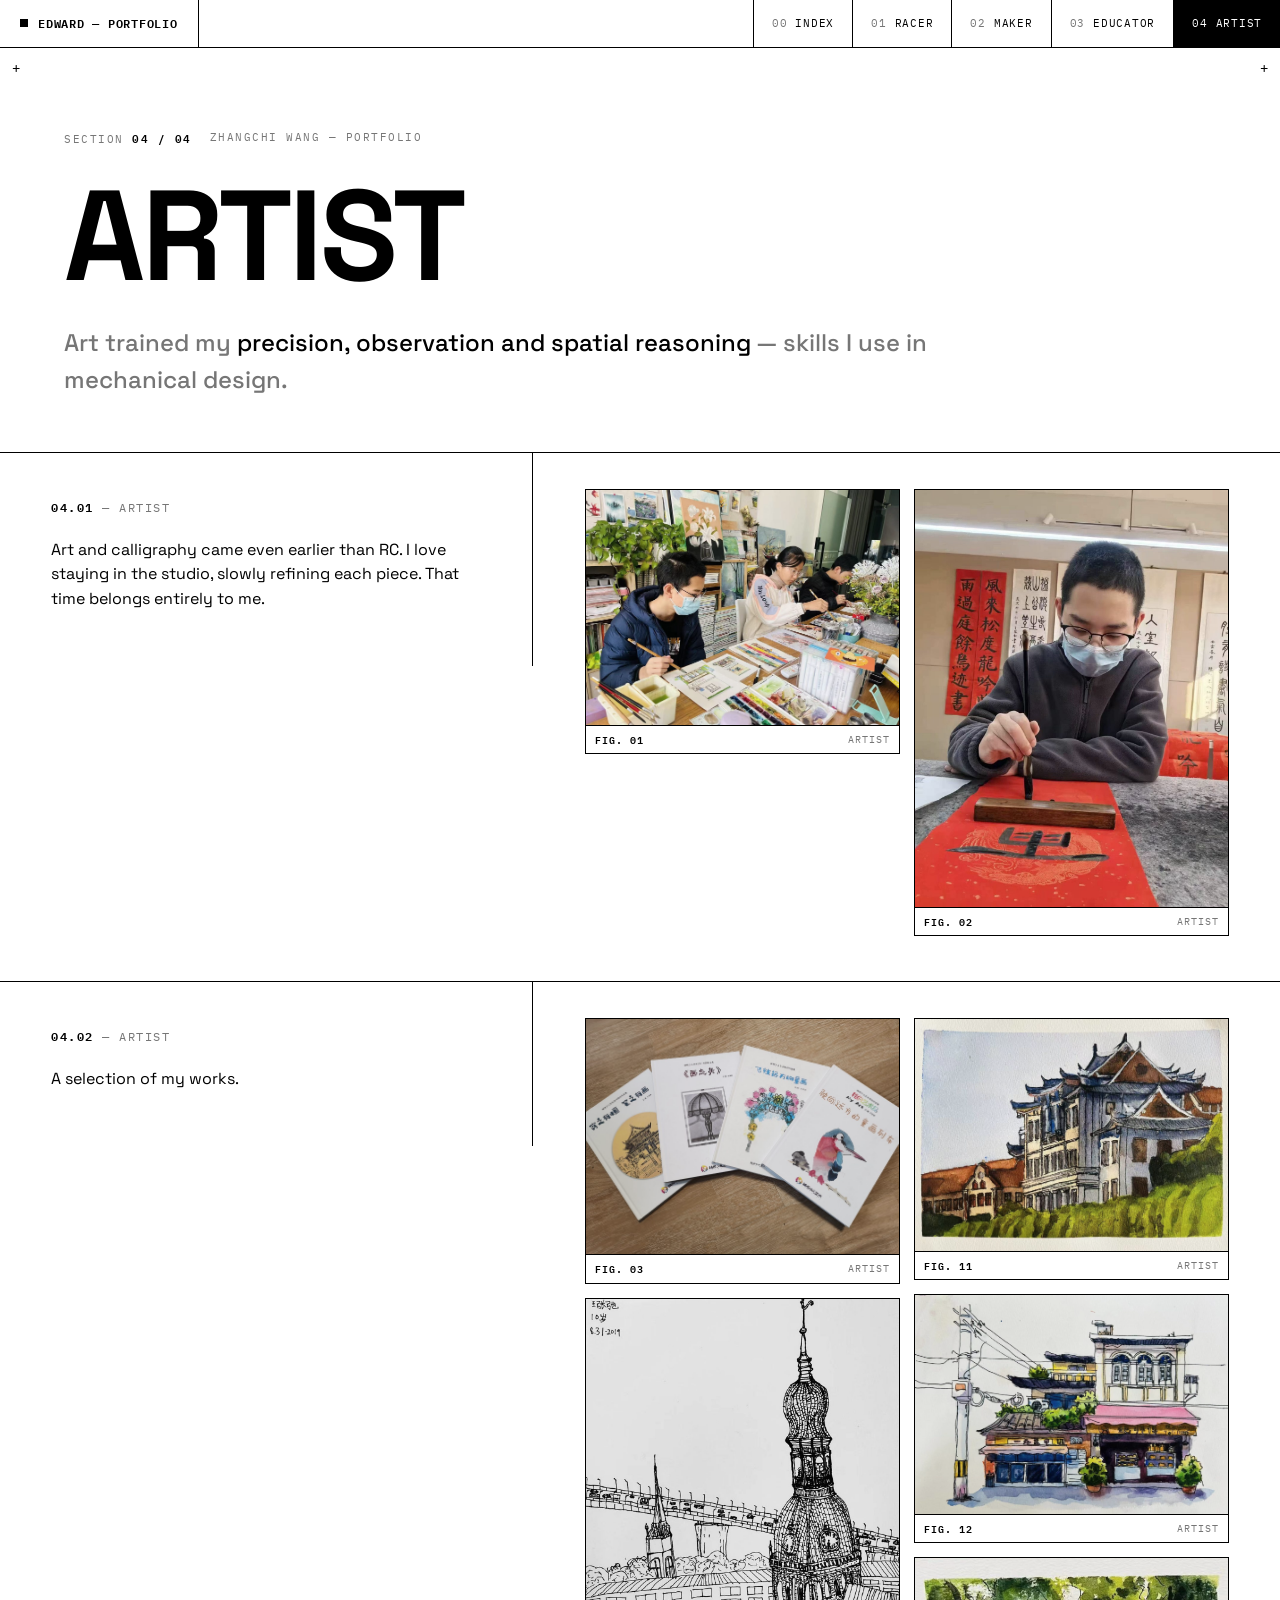
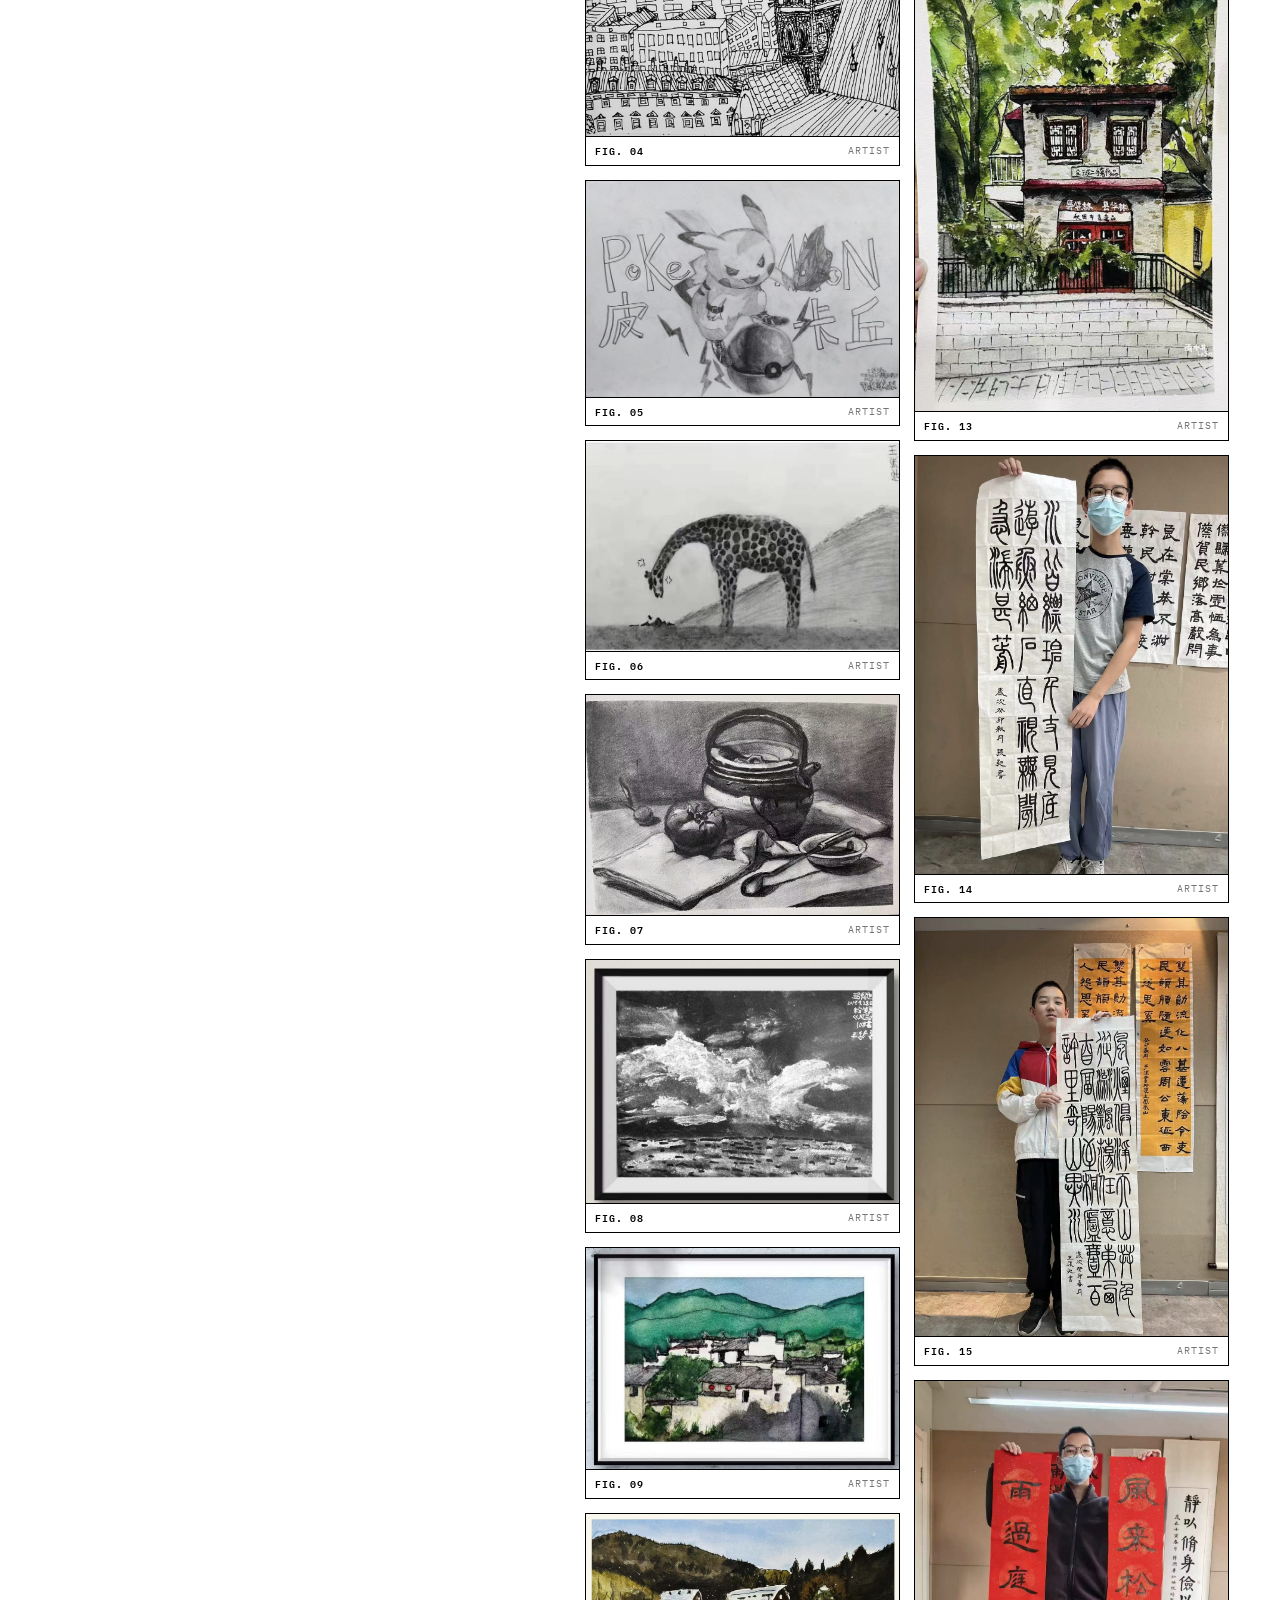
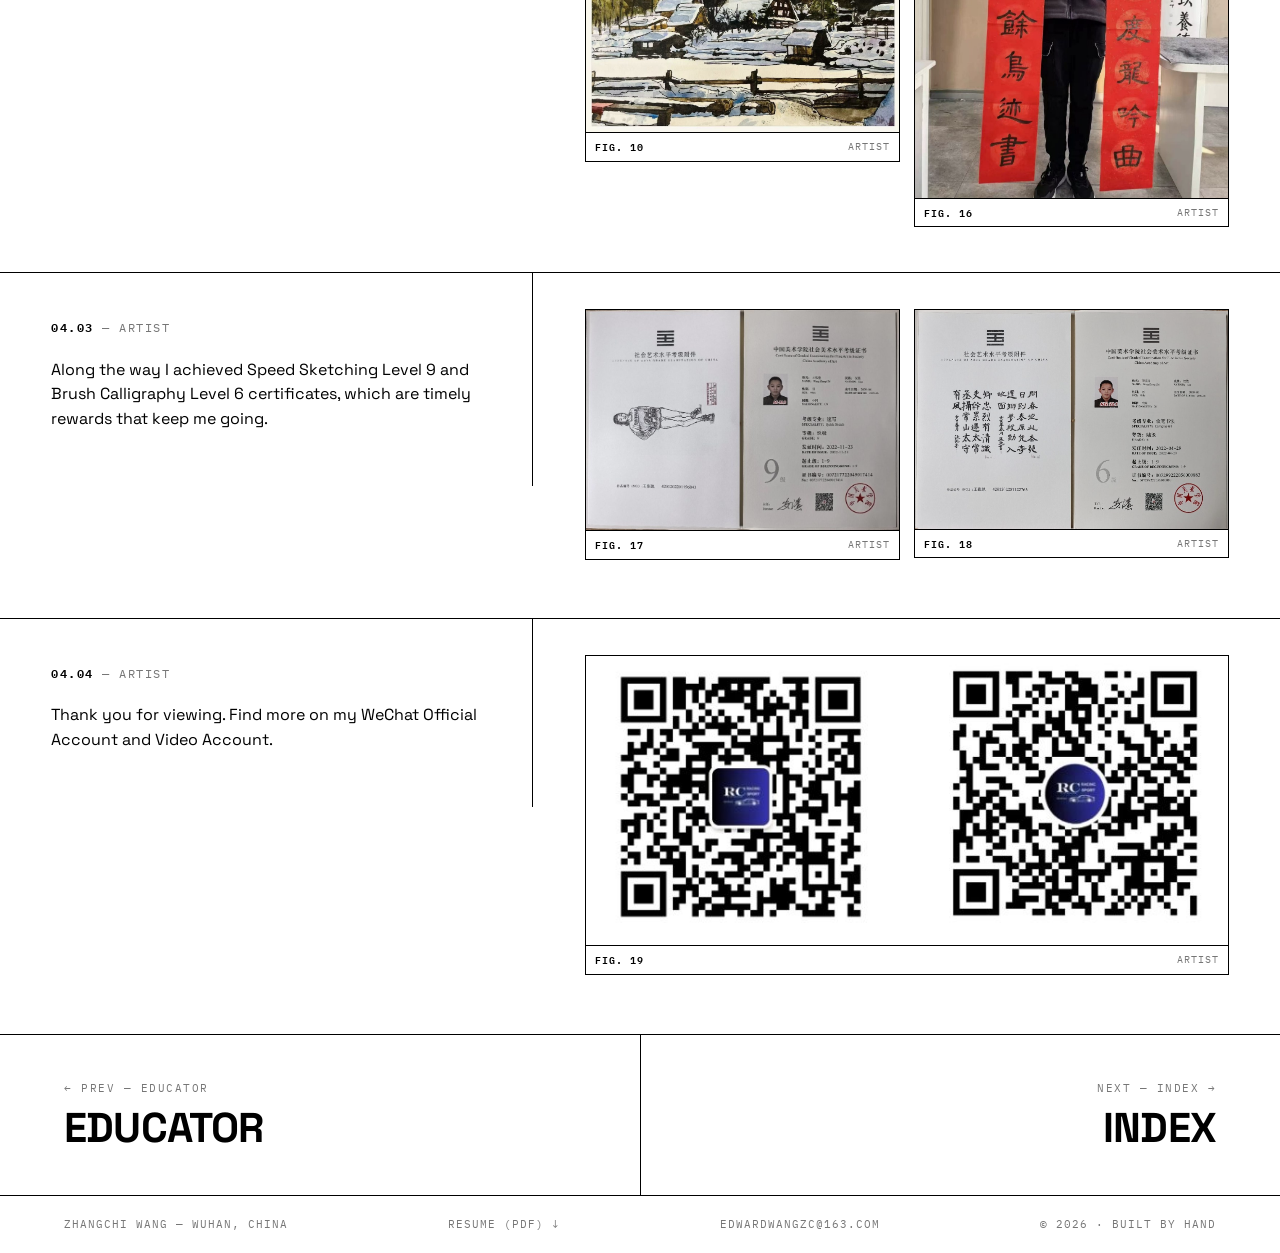
==== artist.html @ 52e52145 "Update artist.html" ====
<!DOCTYPE html>
<html lang="en">
<head>
<meta charset="UTF-8">
<meta name="viewport" content="width=device-width, initial-scale=1.0">
<title>Artist — Portfolio — Zhangchi Wang</title>
<meta name="description" content="Artist — portfolio of Zhangchi Wang (Edward Wang), RC racer, maker, STEM educator and artist applying to study mechanical engineering.">
<meta property="og:type" content="website">
<meta property="og:title" content="Artist — Portfolio — Zhangchi Wang">
<meta property="og:description" content="Artist — portfolio of Zhangchi Wang (Edward Wang), RC racer, maker, STEM educator and artist applying to study mechanical engineering.">
<meta property="og:image" content="https://zhangchiwangwang.github.io/assets/about/image1.jpg">
<meta property="og:url" content="https://zhangchiwangwang.github.io/">
<meta name="twitter:card" content="summary_large_image">
<meta name="twitter:title" content="Artist — Portfolio — Zhangchi Wang">
<meta name="twitter:description" content="Artist — portfolio of Zhangchi Wang (Edward Wang), RC racer, maker, STEM educator and artist applying to study mechanical engineering.">
<meta name="twitter:image" content="https://zhangchiwangwang.github.io/assets/about/image1.jpg">
<link rel="preconnect" href="https://fonts.googleapis.com">
<link rel="preconnect" href="https://fonts.gstatic.com" crossorigin>
<link href="https://fonts.googleapis.com/css2?family=IBM+Plex+Mono:wght@400;500;600&family=Space+Grotesk:wght@400;500;700&display=swap" rel="stylesheet">
<link rel="stylesheet" href="assets/style.css">
<link rel="icon" href="data:image/svg+xml,<svg xmlns='http://www.w3.org/2000/svg' viewBox='0 0 16 16'><rect width='16' height='16' fill='black'/></svg>">
</head>
<body>
<div class="shell">
<header class="site-head">
  <a class="brand" href="index.html"><span class="dot"></span>Edward — Portfolio</a>
  <nav class="site-nav"><a href="index.html" class=""><span class="n">00</span>Index</a><a href="racer.html" class=""><span class="n">01</span>Racer</a><a href="maker.html" class=""><span class="n">02</span>Maker</a><a href="educator.html" class=""><span class="n">03</span>Educator</a><a href="artist.html" class="active"><span class="n">04</span>Artist</a></nav>
</header>
<section class="page-head">
  <div class="kicker"><span>Section <b>04 / 04</b></span><span>Zhangchi Wang — Portfolio</span></div>
  <h1>Artist</h1>
  <p class="quote">Art trained my <b>precision, observation and spatial reasoning</b> — skills I use in mechanical design.</p>
</section>
<section class="entry reveal">
  <div class="entry-text">
    <span class="no"><b>04.01</b> — Artist</span>
    <p>Art and calligraphy came even earlier than RC. I love staying in the studio, slowly refining each piece. That time belongs entirely to me.</p>
  </div>
  <div class="entry-imgs"><figure class="fig">
  <img src="assets/artist/image1.jpg" alt="Artist — figure 01" loading="lazy">
  <figcaption><b>FIG. 01</b><span>Artist</span></figcaption>
</figure>
<figure class="fig">
  <img src="assets/artist/image2.jpg" alt="Artist — figure 02" loading="lazy">
  <figcaption><b>FIG. 02</b><span>Artist</span></figcaption>
</figure></div>
</section>
<section class="entry reveal">
  <div class="entry-text">
    <span class="no"><b>04.02</b> — Artist</span>
    <p>A selection of my works.</p>
  </div>
  <div class="entry-imgs"><figure class="fig">
  <img src="assets/artist/image3.jpg" alt="Artist — figure 03" loading="lazy">
  <figcaption><b>FIG. 03</b><span>Artist</span></figcaption>
</figure>
<figure class="fig">
  <img src="assets/artist/image4.jpg" alt="Artist — figure 04" loading="lazy">
  <figcaption><b>FIG. 04</b><span>Artist</span></figcaption>
</figure>
<figure class="fig">
  <img src="assets/artist/image5.jpg" alt="Artist — figure 05" loading="lazy">
  <figcaption><b>FIG. 05</b><span>Artist</span></figcaption>
</figure>
<figure class="fig">
  <img src="assets/artist/image6.jpg" alt="Artist — figure 06" loading="lazy">
  <figcaption><b>FIG. 06</b><span>Artist</span></figcaption>
</figure>
<figure class="fig">
  <img src="assets/artist/image7.jpg" alt="Artist — figure 07" loading="lazy">
  <figcaption><b>FIG. 07</b><span>Artist</span></figcaption>
</figure>
<figure class="fig">
  <img src="assets/artist/image8.jpg" alt="Artist — figure 08" loading="lazy">
  <figcaption><b>FIG. 08</b><span>Artist</span></figcaption>
</figure>
<figure class="fig">
  <img src="assets/artist/image9.jpg" alt="Artist — figure 09" loading="lazy">
  <figcaption><b>FIG. 09</b><span>Artist</span></figcaption>
</figure>
<figure class="fig">
  <img src="assets/artist/image10.jpg" alt="Artist — figure 10" loading="lazy">
  <figcaption><b>FIG. 10</b><span>Artist</span></figcaption>
</figure>
<figure class="fig">
  <img src="assets/artist/image11.jpg" alt="Artist — figure 11" loading="lazy">
  <figcaption><b>FIG. 11</b><span>Artist</span></figcaption>
</figure>
<figure class="fig">
  <img src="assets/artist/image12.jpg" alt="Artist — figure 12" loading="lazy">
  <figcaption><b>FIG. 12</b><span>Artist</span></figcaption>
</figure>
<figure class="fig">
  <img src="assets/artist/image13.jpg" alt="Artist — figure 13" loading="lazy">
  <figcaption><b>FIG. 13</b><span>Artist</span></figcaption>
</figure>
<figure class="fig">
  <img src="assets/artist/image14.jpg" alt="Artist — figure 14" loading="lazy">
  <figcaption><b>FIG. 14</b><span>Artist</span></figcaption>
</figure>
<figure class="fig">
  <img src="assets/artist/image15.jpg" alt="Artist — figure 15" loading="lazy">
  <figcaption><b>FIG. 15</b><span>Artist</span></figcaption>
</figure>
<figure class="fig">
  <img src="assets/artist/image16.jpg" alt="Artist — figure 16" loading="lazy">
  <figcaption><b>FIG. 16</b><span>Artist</span></figcaption>
</figure></div>
</section>
<section class="entry reveal">
  <div class="entry-text">
    <span class="no"><b>04.03</b> — Artist</span>
    <p>Along the way I achieved Speed Sketching Level 9 and Brush Calligraphy Level 6 certificates, which are timely rewards that keep me going.</p>
  </div>
  <div class="entry-imgs"><figure class="fig">
  <img src="assets/artist/image17.jpg" alt="Artist — figure 17" loading="lazy">
  <figcaption><b>FIG. 17</b><span>Artist</span></figcaption>
</figure>
<figure class="fig">
  <img src="assets/artist/image18.jpg" alt="Artist — figure 18" loading="lazy">
  <figcaption><b>FIG. 18</b><span>Artist</span></figcaption>
</figure></div>
</section>
<section class="entry reveal">
  <div class="entry-text">
    <span class="no"><b>04.04</b> — Artist</span>
    <p>Thank you for viewing. Find more on my WeChat Official Account and Video Account.</p>
  </div>
  <div class="entry-imgs single"><figure class="fig">
  <img src="assets/artist/image19.jpg" alt="Artist — figure 19" loading="lazy">
  <figcaption><b>FIG. 19</b><span>Artist</span></figcaption>
</figure></div>
</section>
<nav class="pn">
  <a href="educator.html"><span class="dir">← Prev — Educator</span><span class="t">Educator</span></a>
  <a class="next" href="index.html"><span class="dir">Next — Index →</span><span class="t">Index</span></a>
</nav>
<footer class="site-foot">
  <span>Zhangchi Wang — Wuhan, China</span>
  <a href="assets/Zhangchi-Wang-Resume.pdf" target="_blank" rel="noopener">Resume (PDF) ↓</a>
  <a href="mailto:edwardwangzc@163.com">edwardwangzc@163.com</a>
  <span>© 2026 · Built by hand</span>
</footer>
</div>
<script src="assets/main.js"></script>
</body>
</html>
---- assets/style.css ----
/* ————————————————————————————————————————
   ZHANGCHI WANG — PORTFOLIO
   archival engineering catalog · monochrome
———————————————————————————————————————— */
:root{
  --ink:#000;
  --paper:#fff;
  --gray-1:#f4f4f4;
  --gray-2:#e2e2e2;
  --gray-3:#767676;
  --mono:"IBM Plex Mono","SFMono-Regular",Menlo,Consolas,monospace;
  --grot:"Space Grotesk","Helvetica Neue",Helvetica,Arial,sans-serif;
  --rule:1px solid var(--ink);
}
*{margin:0;padding:0;box-sizing:border-box}
html{scroll-behavior:smooth}
body{
  background:var(--paper);
  color:var(--ink);
  font-family:var(--grot);
  font-weight:400;
  font-size:16px;
  line-height:1.55;
  -webkit-font-smoothing:antialiased;
  -moz-osx-font-smoothing:grayscale;
  text-rendering:optimizeLegibility;
  font-synthesis:none;
  animation:pageIn .25s ease both;
}
@keyframes pageIn{from{opacity:0}to{opacity:1}}
::selection{background:var(--ink);color:var(--paper)}
img{display:block;max-width:100%}
a{color:inherit;text-decoration:none}

/* ————— sheet frame ————— */
.shell{
  max-width:1480px;margin:0 auto;
  border-left:var(--rule);border-right:var(--rule);
  min-height:100vh;position:relative;
}
@media(max-width:1480px){.shell{border-left:0;border-right:0}}

/* ————— header ————— */
.site-head{
  position:sticky;top:0;z-index:50;
  background:var(--paper);
  border-bottom:var(--rule);
  display:flex;align-items:stretch;justify-content:space-between;
}
.brand{
  font-family:var(--mono);font-size:12px;letter-spacing:.75px;
  text-transform:uppercase;font-weight:600;
  padding:14px 20px;border-right:var(--rule);
  display:flex;align-items:center;gap:10px;white-space:nowrap;
}
.brand .dot{width:8px;height:8px;background:var(--ink);display:inline-block}
.site-nav{display:flex;align-items:stretch}
.site-nav a{
  font-family:var(--mono);font-size:11px;letter-spacing:.75px;text-transform:uppercase;
  padding:14px 18px;border-left:var(--rule);
  display:flex;align-items:center;gap:8px;
  transition:background .15s ease,color .15s ease;
}
.site-nav a:hover{background:var(--ink);color:var(--paper)}
.site-nav a.active{background:var(--ink);color:var(--paper)}
.site-nav a .n{color:var(--gray-3)}
.site-nav a.active .n,.site-nav a:hover .n{color:var(--paper)}
@media(max-width:820px){
  .brand{padding:12px 12px}
  .site-nav a{padding:12px 10px;font-size:10px}
  .site-nav a .n{display:none}
}

/* ————— hero (index) ————— */
.hero{
  border-bottom:var(--rule);
  padding:11vh 5vw 8vh;
  position:relative;
}
.hero::before,.hero::after{
  content:"+";font-family:var(--mono);font-size:14px;position:absolute;color:var(--ink);
}
.hero::before{top:10px;left:12px}
.hero::after{top:10px;right:12px}
.kicker{
  font-family:var(--mono);font-size:11px;letter-spacing:1.5px;text-transform:uppercase;
  color:var(--gray-3);margin-bottom:3.2vh;display:flex;gap:18px;flex-wrap:wrap;
}
.kicker b{color:var(--ink);font-weight:600}
.hero h1{
  font-weight:700;
  font-size:clamp(2.9rem,9.2vw,9rem);
  line-height:.94;letter-spacing:-.025em;text-transform:uppercase;
}
.hero .roles{
  font-family:var(--mono);font-size:clamp(.7rem,1.4vw,.95rem);
  letter-spacing:2.5px;text-transform:uppercase;margin-top:2.6vh;
  display:flex;flex-wrap:wrap;gap:0;
}
.hero .roles span{padding:6px 14px;border:var(--rule);margin:-.5px}
.hero .tagline{
  margin-top:4.5vh;max-width:56ch;font-size:clamp(1.05rem,1.7vw,1.35rem);
  font-weight:500;line-height:1.45;
}
.hero .tagline em{font-style:normal;background:var(--ink);color:var(--paper);padding:0 .25em}

/* ————— section labels ————— */
.sec-label{
  font-family:var(--mono);font-size:11px;letter-spacing:1.5px;text-transform:uppercase;
  color:var(--gray-3);padding:10px 5vw;border-bottom:var(--rule);
  display:flex;justify-content:space-between;gap:16px;flex-wrap:wrap;
}
.sec-label b{color:var(--ink);font-weight:600}

/* ————— stats chips ————— */
.stats{border-bottom:var(--rule);padding:14px 5vw 18px}
.chips{display:flex;flex-wrap:wrap;gap:8px}
.chip{
  display:inline-flex;align-items:baseline;gap:8px;
  border:var(--rule);padding:6px 12px;
  font-family:var(--mono);font-size:10px;letter-spacing:1px;text-transform:uppercase;
  transition:background .15s ease,color .15s ease;cursor:default;
}
.chip b{font-size:15px;font-weight:600;letter-spacing:0}
.chip:hover{background:var(--ink);color:var(--paper)}

/* ————— bio ————— */
.bio{
  display:grid;grid-template-columns:7fr 5fr;border-bottom:var(--rule);
}
.bio-text{padding:5vh 5vw;border-right:var(--rule)}
.bio-text p{margin-bottom:1.4em;max-width:62ch}
.bio-text p:last-child{margin-bottom:0}
.bio-text .lead{font-size:1.15rem;font-weight:500}
.bio-media{display:flex;flex-direction:column}
.bio-media .fig{border:0;border-bottom:var(--rule)}
.bio-media .fig:last-child{border-bottom:0}
@media(max-width:900px){
  .bio{grid-template-columns:1fr}
  .bio-text{border-right:0;border-bottom:var(--rule)}
}

/* ————— index of pages ————— */
.page-index{border-bottom:var(--rule)}
.pi-row{
  display:grid;grid-template-columns:auto 1fr auto auto;align-items:center;gap:3vw;
  padding:3.4vh 5vw;border-bottom:1px solid var(--gray-2);
  transition:background .15s ease,color .15s ease;
}
.pi-row:last-child{border-bottom:0}
.pi-row:hover{background:var(--ink);color:var(--paper)}
.pi-row .num{font-family:var(--mono);font-size:12px;letter-spacing:1px;color:var(--gray-3)}
.pi-row:hover .num{color:var(--paper)}
.pi-row .ttl{font-size:clamp(1.6rem,4.2vw,3.4rem);font-weight:700;text-transform:uppercase;letter-spacing:-.02em;line-height:1}
.pi-row .dsc{font-family:var(--mono);font-size:11px;letter-spacing:.75px;text-transform:uppercase;color:var(--gray-3);text-align:right;max-width:34ch}
.pi-row:hover .dsc{color:var(--paper)}
.pi-row .arr{font-family:var(--mono);font-size:20px;transition:transform .15s ease}
.pi-row:hover .arr{transform:translateX(6px)}
@media(max-width:700px){.pi-row .dsc{display:none}.pi-row{grid-template-columns:auto 1fr auto}}

/* ————— page header (content pages) ————— */
.page-head{border-bottom:var(--rule);padding:9vh 5vw 6vh;position:relative}
.page-head::before{content:"+";font-family:var(--mono);font-size:14px;position:absolute;top:10px;left:12px}
.page-head::after{content:"+";font-family:var(--mono);font-size:14px;position:absolute;top:10px;right:12px}
.page-head h1{
  font-size:clamp(3rem,10vw,9.5rem);font-weight:700;line-height:.94;
  text-transform:uppercase;letter-spacing:-.025em;
}
.page-head .quote{
  margin-top:3vh;font-size:clamp(1.05rem,1.9vw,1.5rem);font-weight:500;
  color:var(--gray-3);max-width:60ch;
}
.page-head .quote b{color:var(--ink);font-weight:500}

/* ————— content sections ————— */
.entry{
  display:grid;grid-template-columns:5fr 7fr;border-bottom:var(--rule);
}
.entry-text{
  padding:5vh 4vw 6vh;border-right:var(--rule);
  align-self:start;position:sticky;top:46px;
}
.entry-text .no{
  font-family:var(--mono);font-size:12px;letter-spacing:1.5px;color:var(--gray-3);
  text-transform:uppercase;display:block;margin-bottom:2.2vh;
}
.entry-text .no b{color:var(--ink);font-weight:600}
.entry-text p{max-width:52ch}
.entry-imgs{
  padding:4vh 4vw 5vh;
  column-width:300px;column-gap:14px;
}
.entry-imgs.single{column-width:460px;max-width:820px}
.fig{border:var(--rule);background:var(--paper);break-inside:avoid;margin:0 0 14px}
.fig img{width:100%;height:auto;display:block;filter:grayscale(18%);transition:filter .25s ease;cursor:zoom-in}
.fig:hover img{filter:grayscale(0%)}
.fig figcaption{
  border-top:var(--rule);
  font-family:var(--mono);font-size:10px;letter-spacing:1px;text-transform:uppercase;
  padding:6px 9px;display:flex;justify-content:space-between;gap:10px;color:var(--gray-3);
}
.fig figcaption b{color:var(--ink);font-weight:600}
@media(max-width:900px){
  .entry{grid-template-columns:1fr}
  .entry-text{border-right:0;border-bottom:var(--rule);position:static;padding:5vh 5vw}
  .entry-imgs{padding:4vh 5vw 6vh}
}
@media(max-width:520px){.entry-imgs{column-width:100%}}

/* ————— links ————— */
.link-row{
  display:grid;grid-template-columns:1fr auto;align-items:center;gap:20px;
  padding:15px 5vw;border-bottom:1px solid var(--gray-2);
  font-family:var(--mono);font-size:12px;letter-spacing:.5px;
  transition:background .15s ease,color .15s ease;
}
.link-row:last-child{border-bottom:0}
.link-row:hover{background:var(--ink);color:var(--paper)}
.link-row .lab{text-transform:uppercase;letter-spacing:1px}
.link-row .lab .sub{color:var(--gray-3);margin-left:12px;letter-spacing:.5px;text-transform:none}
.link-row:hover .lab .sub{color:var(--paper)}
.link-row .ext{font-size:15px}
.links-wrap{border-bottom:var(--rule)}

/* ————— prev / next ————— */
.pn{display:grid;grid-template-columns:1fr 1fr;border-bottom:var(--rule)}
.pn a{
  padding:5vh 5vw;transition:background .15s ease,color .15s ease;
}
.pn a+a{border-left:var(--rule)}
.pn a:hover{background:var(--ink);color:var(--paper)}
.pn .dir{font-family:var(--mono);font-size:11px;letter-spacing:1.5px;text-transform:uppercase;color:var(--gray-3);display:block;margin-bottom:1.2vh}
.pn a:hover .dir{color:var(--paper)}
.pn .t{font-size:clamp(1.4rem,3.4vw,2.6rem);font-weight:700;text-transform:uppercase;letter-spacing:-.02em;line-height:1}
.pn .next{text-align:right}
@media(max-width:640px){.pn{grid-template-columns:1fr}.pn a+a{border-left:0;border-top:var(--rule)}.pn .next{text-align:left}}

/* ————— footer ————— */
.site-foot{
  padding:20px 5vw;display:flex;justify-content:space-between;gap:14px;flex-wrap:wrap;
  font-family:var(--mono);font-size:11px;letter-spacing:1px;text-transform:uppercase;color:var(--gray-3);
}
.site-foot a{transition:color .15s ease}
.site-foot a:hover{color:var(--ink);text-decoration:underline}

/* ————— intended major + actions ————— */
.major-line{
  margin-top:2.2vh;display:flex;flex-wrap:wrap;gap:14px;align-items:center;
  font-family:var(--mono);font-size:11px;letter-spacing:1.2px;text-transform:uppercase;
}
.major-line .m-lab{color:var(--gray-3)}
.major-line .m-val{font-weight:600}
.btn{
  display:inline-flex;align-items:center;gap:10px;
  font-family:var(--mono);font-size:11px;letter-spacing:1.2px;text-transform:uppercase;font-weight:600;
  border:var(--rule);padding:10px 16px;background:var(--ink);color:var(--paper);
  transition:background .15s ease,color .15s ease;
}
.btn:hover{background:var(--paper);color:var(--ink)}
.btn.ghost{background:var(--paper);color:var(--ink)}
.btn.ghost:hover{background:var(--ink);color:var(--paper)}
.hero-actions{margin-top:3vh;display:flex;gap:10px;flex-wrap:wrap}

/* ————— highlights ————— */
.hl-row{
  display:grid;grid-template-columns:auto 1fr auto;align-items:baseline;gap:2.5vw;
  padding:12px 5vw;border-bottom:1px solid var(--gray-2);
  transition:background .15s ease,color .15s ease;
}
.hl-row:last-child{border-bottom:0}
.hl-row:hover{background:var(--ink);color:var(--paper)}
.hl-row .no{font-family:var(--mono);font-size:11px;letter-spacing:1px;color:var(--gray-3)}
.hl-row:hover .no{color:var(--paper)}
.hl-row .what{font-size:clamp(.95rem,1.6vw,1.15rem);font-weight:600;line-height:1.35}
.hl-row .what .em{background:var(--ink);color:var(--paper);padding:0 .3em}
.hl-row:hover .what .em{background:var(--paper);color:var(--ink)}
.hl-row .where{font-family:var(--mono);font-size:10px;letter-spacing:1px;text-transform:uppercase;color:var(--gray-3);text-align:right;max-width:36ch}
.hl-row:hover .where{color:var(--paper)}
@media(max-width:640px){.hl-row{grid-template-columns:auto 1fr}.hl-row .where{display:none}}

/* ————— timeline ————— */
.tl{border-bottom:var(--rule)}
.tl-track{display:grid;grid-template-columns:repeat(5,1fr)}
.tl-cell{
  border-left:1px solid var(--gray-2);padding:16px 14px 20px;
  transition:background .15s ease,color .15s ease;
}
.tl-cell:first-child{border-left:0}
.tl-cell:hover{background:var(--ink);color:var(--paper)}
.tl-cell .yr{font-family:var(--mono);font-size:clamp(1.1rem,2.2vw,1.6rem);font-weight:600;letter-spacing:-.5px}
.tl-cell .ev{font-family:var(--mono);font-size:10px;letter-spacing:1px;text-transform:uppercase;color:var(--gray-3);margin-top:8px;line-height:1.5}
.tl-cell:hover .ev{color:var(--paper)}
@media(max-width:700px){
  .tl-track{grid-template-columns:1fr}
  .tl-cell{border-left:0;border-top:1px solid var(--gray-2);display:flex;align-items:baseline;gap:18px;padding:10px 5vw}
  .tl-cell:first-child{border-top:0}
  .tl-cell .ev{margin-top:0}
}

/* ————— video slot ————— */
.video-slot{
  margin:0 4vw 5vh;border:var(--rule);
}
.video-slot a{
  display:flex;justify-content:space-between;align-items:center;gap:16px;
  padding:5vh 4vw;
  transition:background .15s ease,color .15s ease;
}
.video-slot a:hover{background:var(--ink);color:var(--paper)}
.video-slot .vs-lab{font-family:var(--mono);font-size:11px;letter-spacing:1.5px;text-transform:uppercase;color:var(--gray-3);display:block;margin-bottom:1vh}
.video-slot a:hover .vs-lab{color:var(--paper)}
.video-slot .vs-ttl{font-size:clamp(1.3rem,3vw,2.4rem);font-weight:700;text-transform:uppercase;letter-spacing:-.02em;line-height:1.05}
.video-slot .vs-play{
  width:64px;height:64px;border:var(--rule);flex:none;
  display:flex;align-items:center;justify-content:center;font-size:20px;
}
.video-slot a:hover .vs-play{border-color:var(--paper)}

/* ————— lightbox ————— */
.lb{
  position:fixed;inset:0;z-index:100;background:rgba(0,0,0,.94);
  display:none;align-items:center;justify-content:center;flex-direction:column;
}
.lb.open{display:flex;animation:lbIn .18s ease both}
@keyframes lbIn{from{opacity:0}to{opacity:1}}
.lb img{max-width:92vw;max-height:82vh;object-fit:contain;border:1px solid #333}
.lb .lb-bar{
  width:92vw;display:flex;justify-content:space-between;align-items:center;
  font-family:var(--mono);font-size:11px;letter-spacing:1.5px;text-transform:uppercase;
  color:#999;padding:14px 0;
}
.lb .lb-btn{
  background:none;border:1px solid #555;color:#fff;font-family:var(--mono);
  font-size:12px;letter-spacing:1px;padding:8px 16px;cursor:pointer;text-transform:uppercase;
  transition:background .15s ease,color .15s ease;
}
.lb .lb-btn:hover{background:#fff;color:#000}
.lb .lb-nav{position:absolute;top:50%;transform:translateY(-50%)}
.lb .lb-prev{left:2vw}.lb .lb-next{right:2vw}
.lb .lb-close{position:absolute;top:18px;right:2vw}

/* ————— reveal ————— */
.reveal{opacity:0;transform:translateY(16px);transition:opacity .55s ease,transform .55s ease}
.reveal.on{opacity:1;transform:none}
@media(prefers-reduced-motion:reduce){
  .reveal{opacity:1;transform:none;transition:none}
  body{animation:none}
  html{scroll-behavior:auto}
}
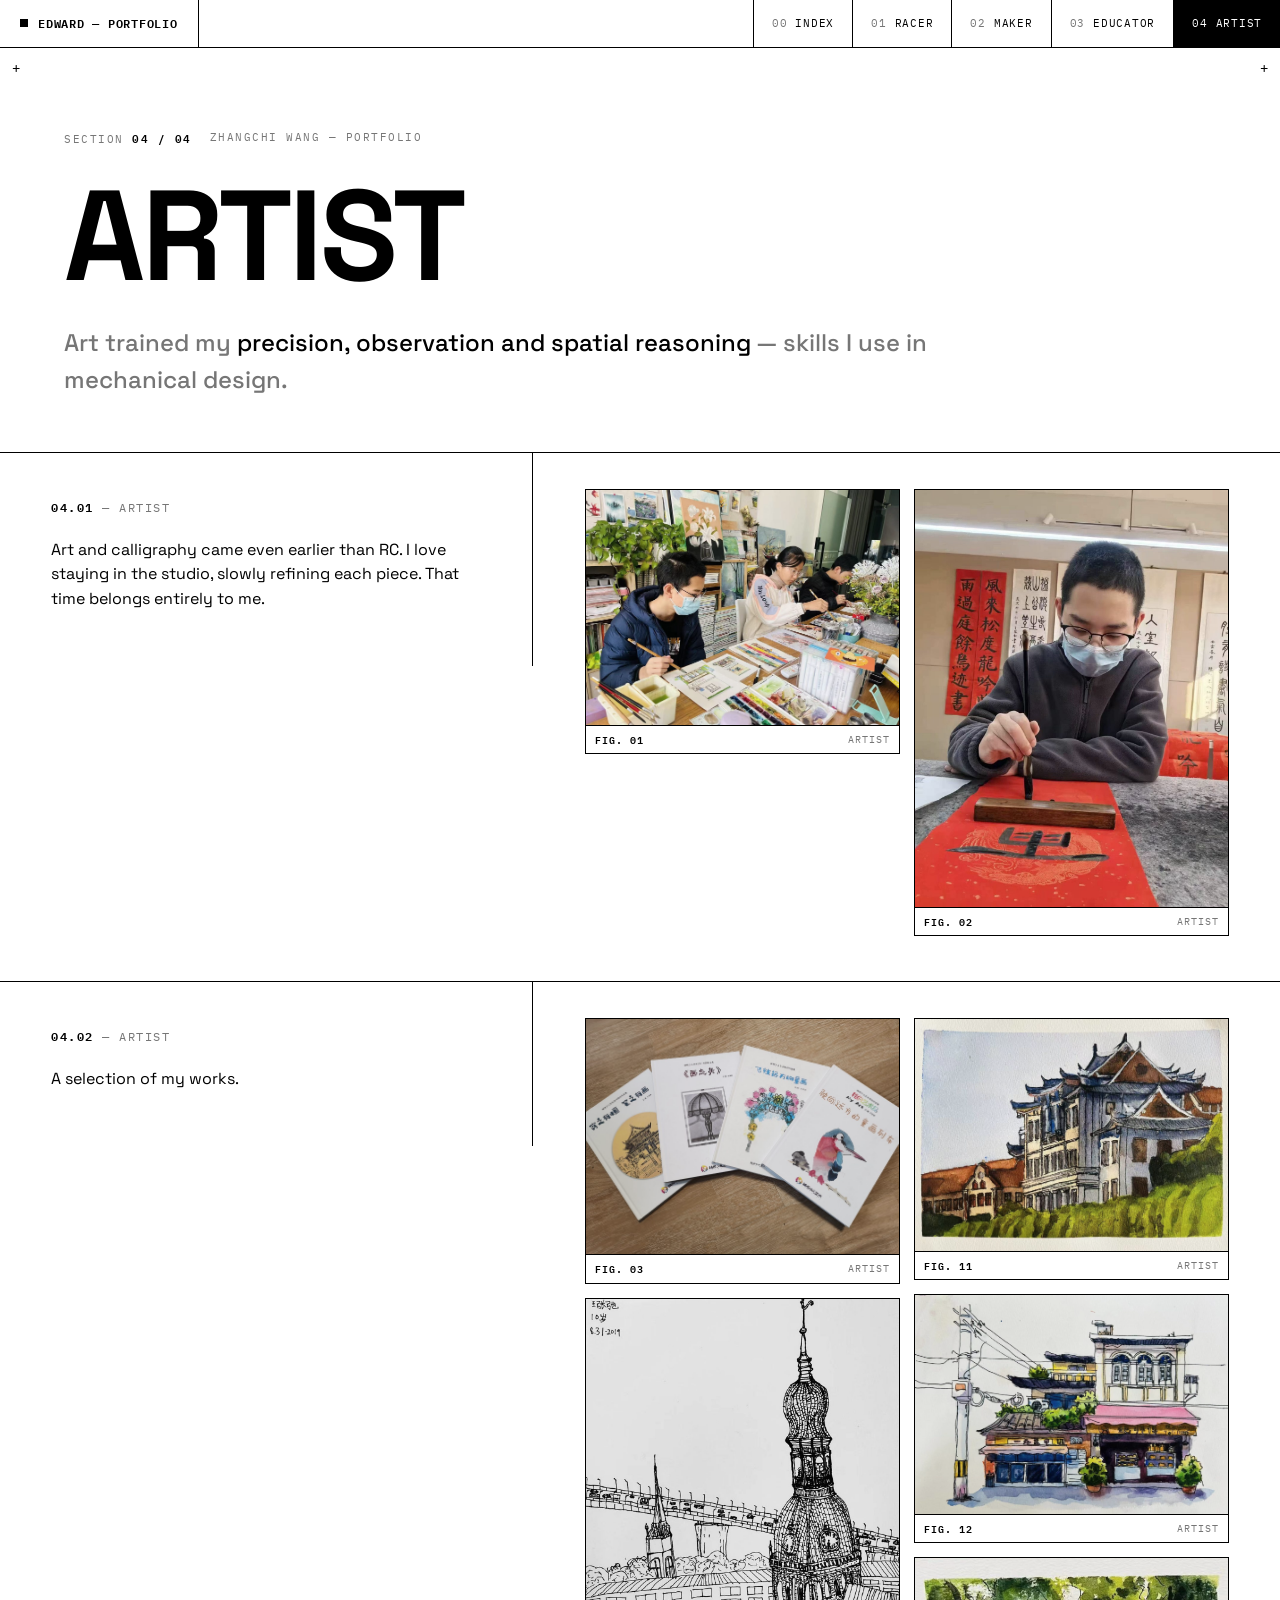
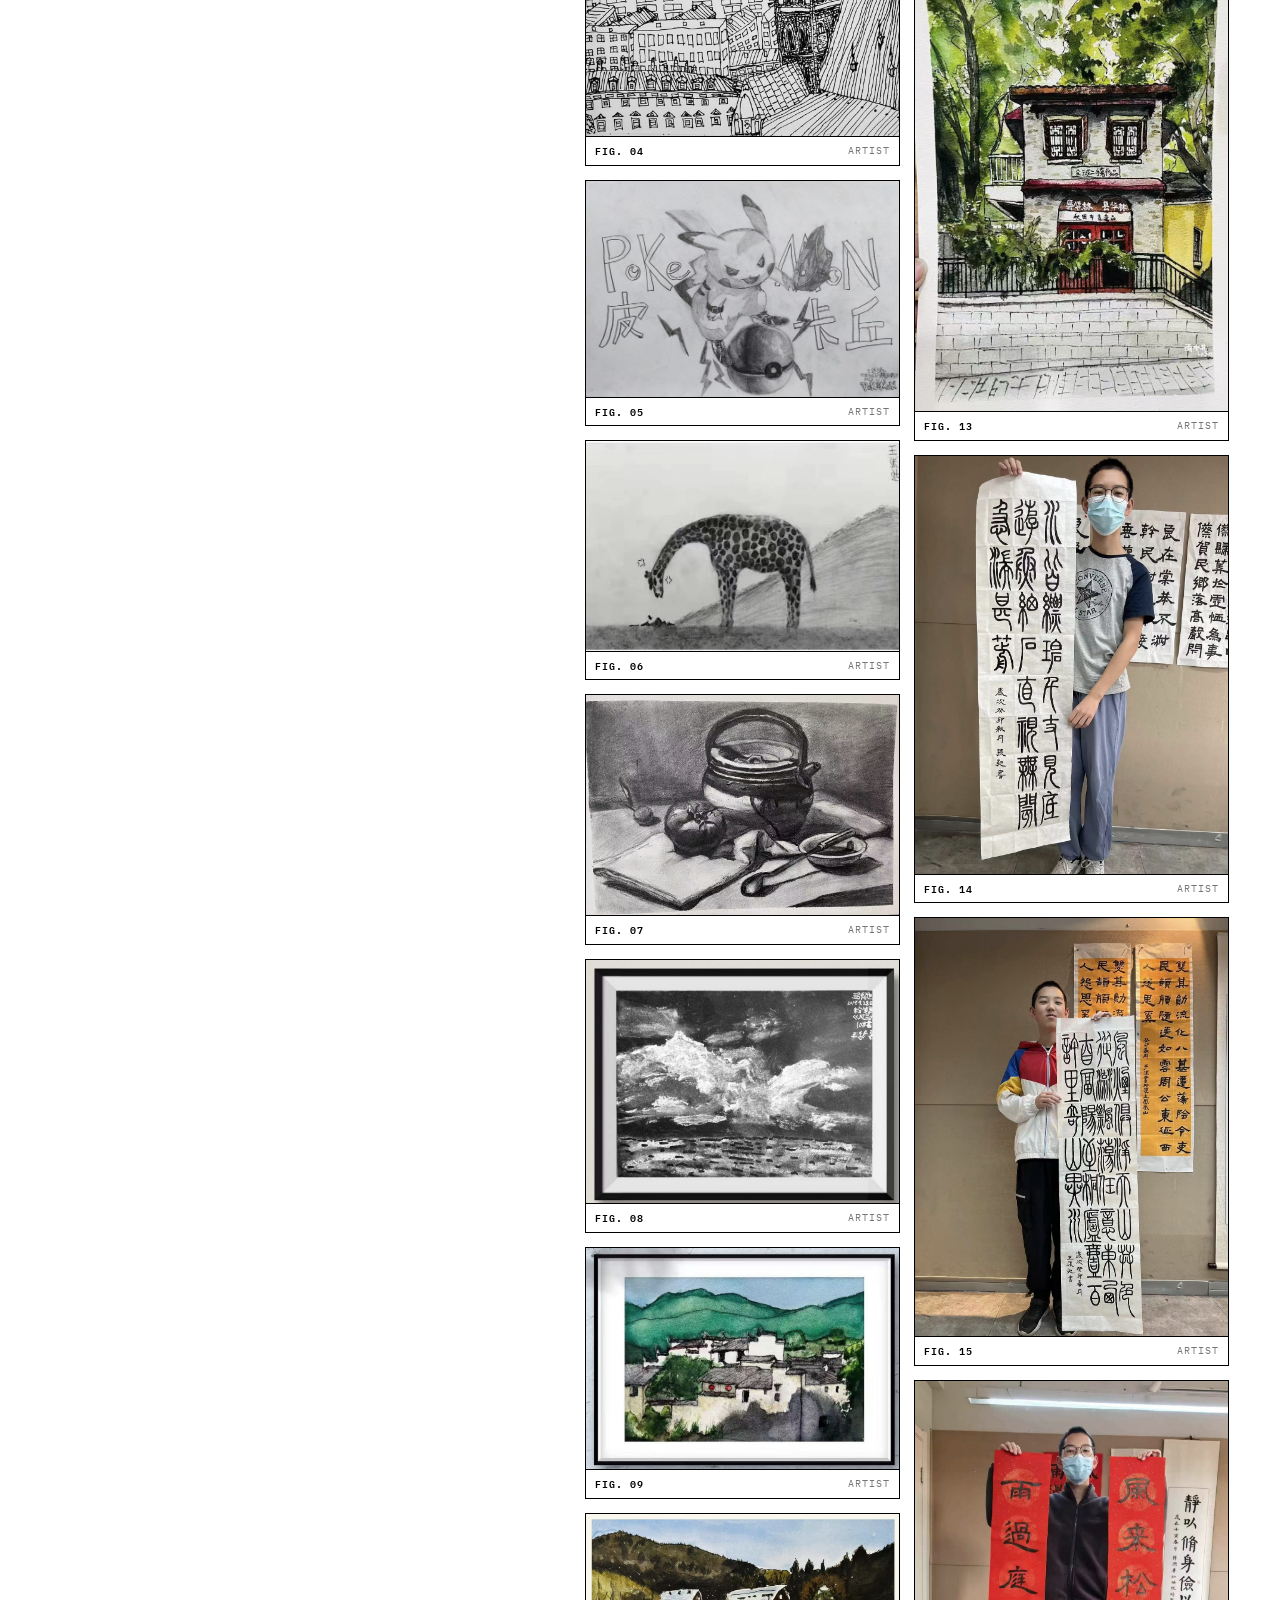
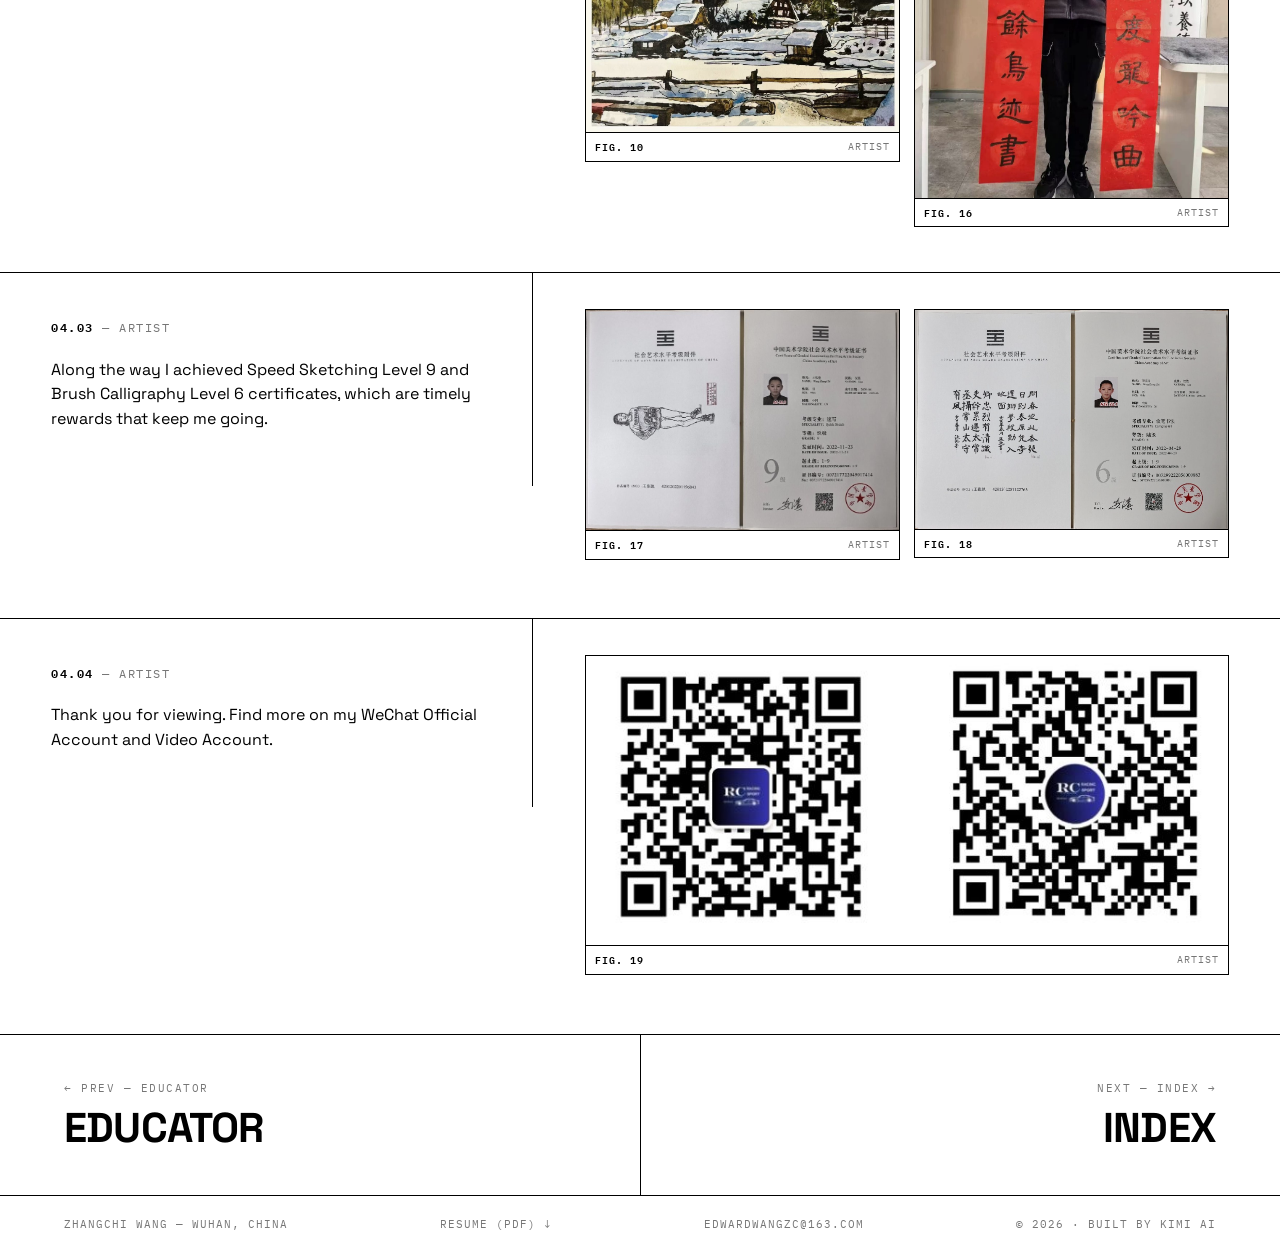
==== commit cc7925a7: "Update artist.html" ====
--- a/artist.html
+++ b/artist.html
@@ -139,7 +139,7 @@
   <span>Zhangchi Wang — Wuhan, China</span>
   <a href="assets/Zhangchi-Wang-Resume.pdf" target="_blank" rel="noopener">Resume (PDF) ↓</a>
   <a href="mailto:edwardwangzc@163.com">edwardwangzc@163.com</a>
-  <span>© 2026 · Built by hand</span>
+  <span>© 2026 · Built by KIMI AI</span>
 </footer>
 </div>
 <script src="assets/main.js"></script>
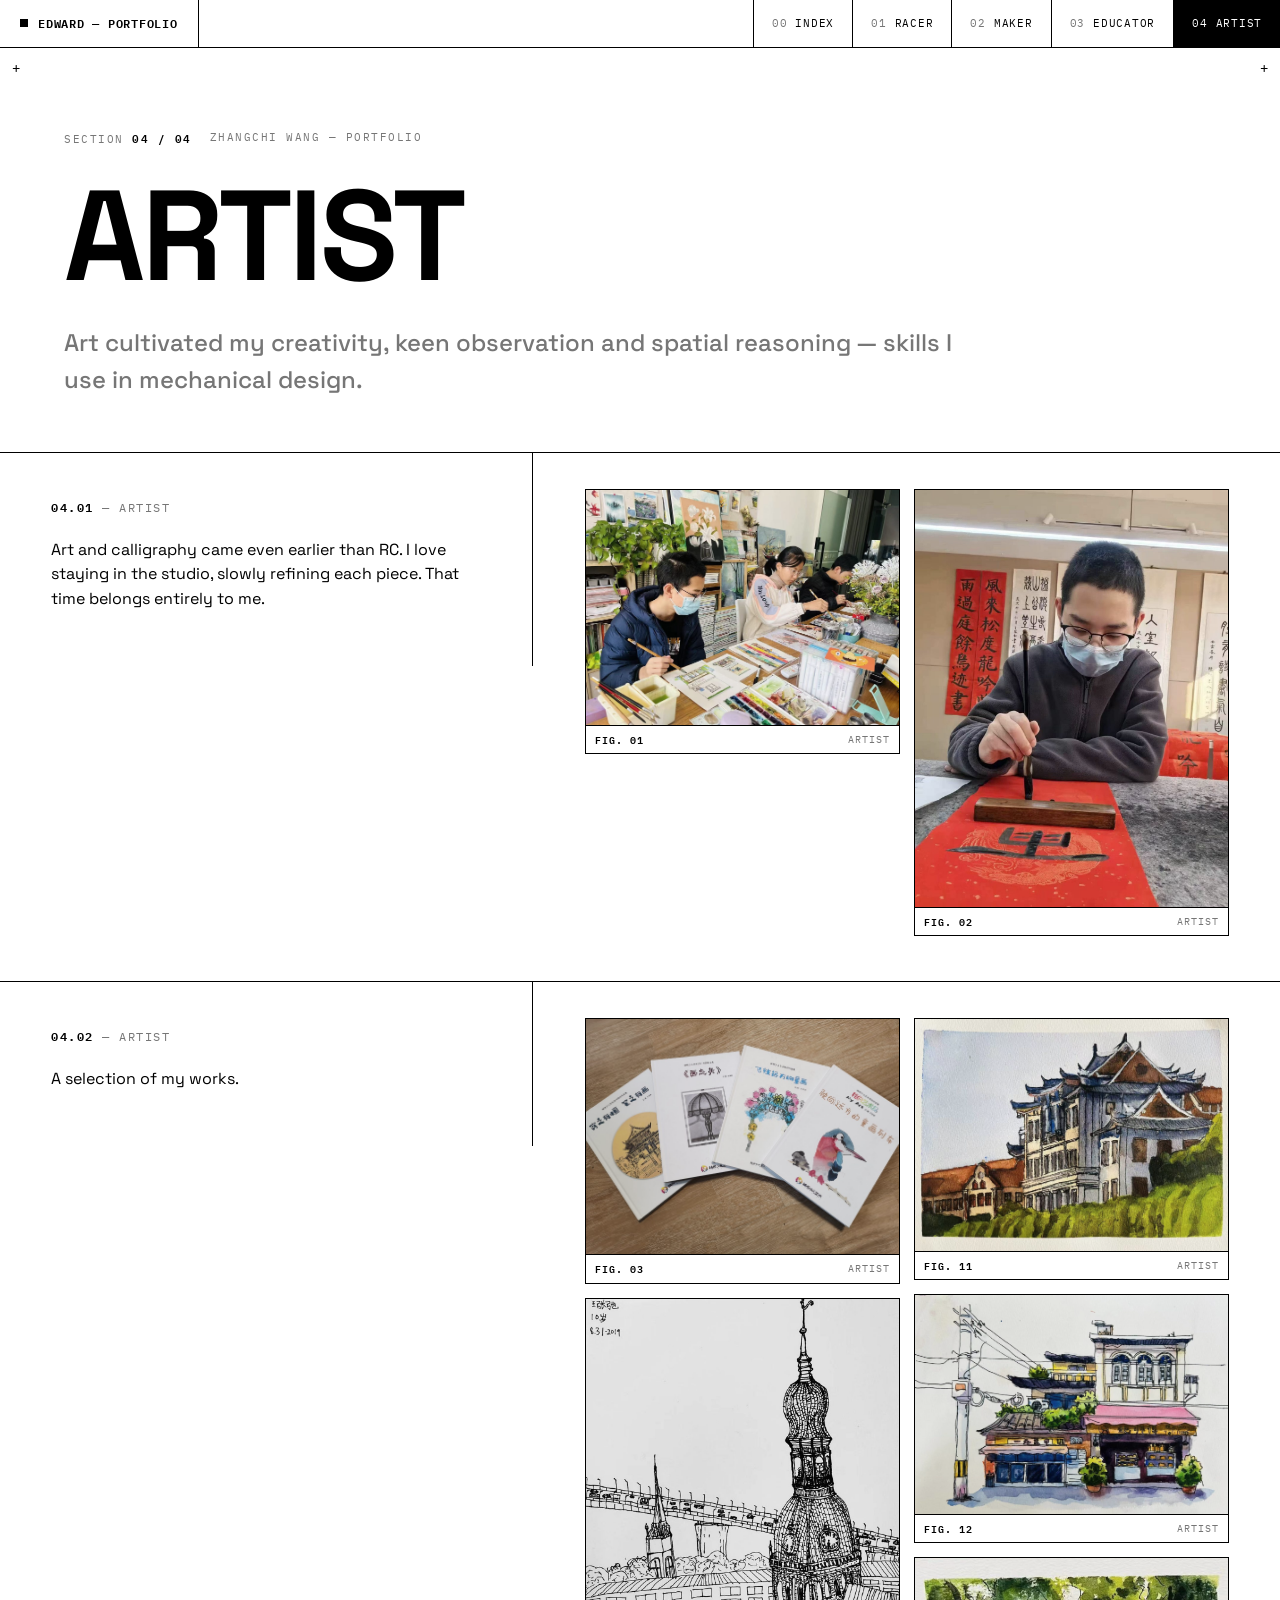
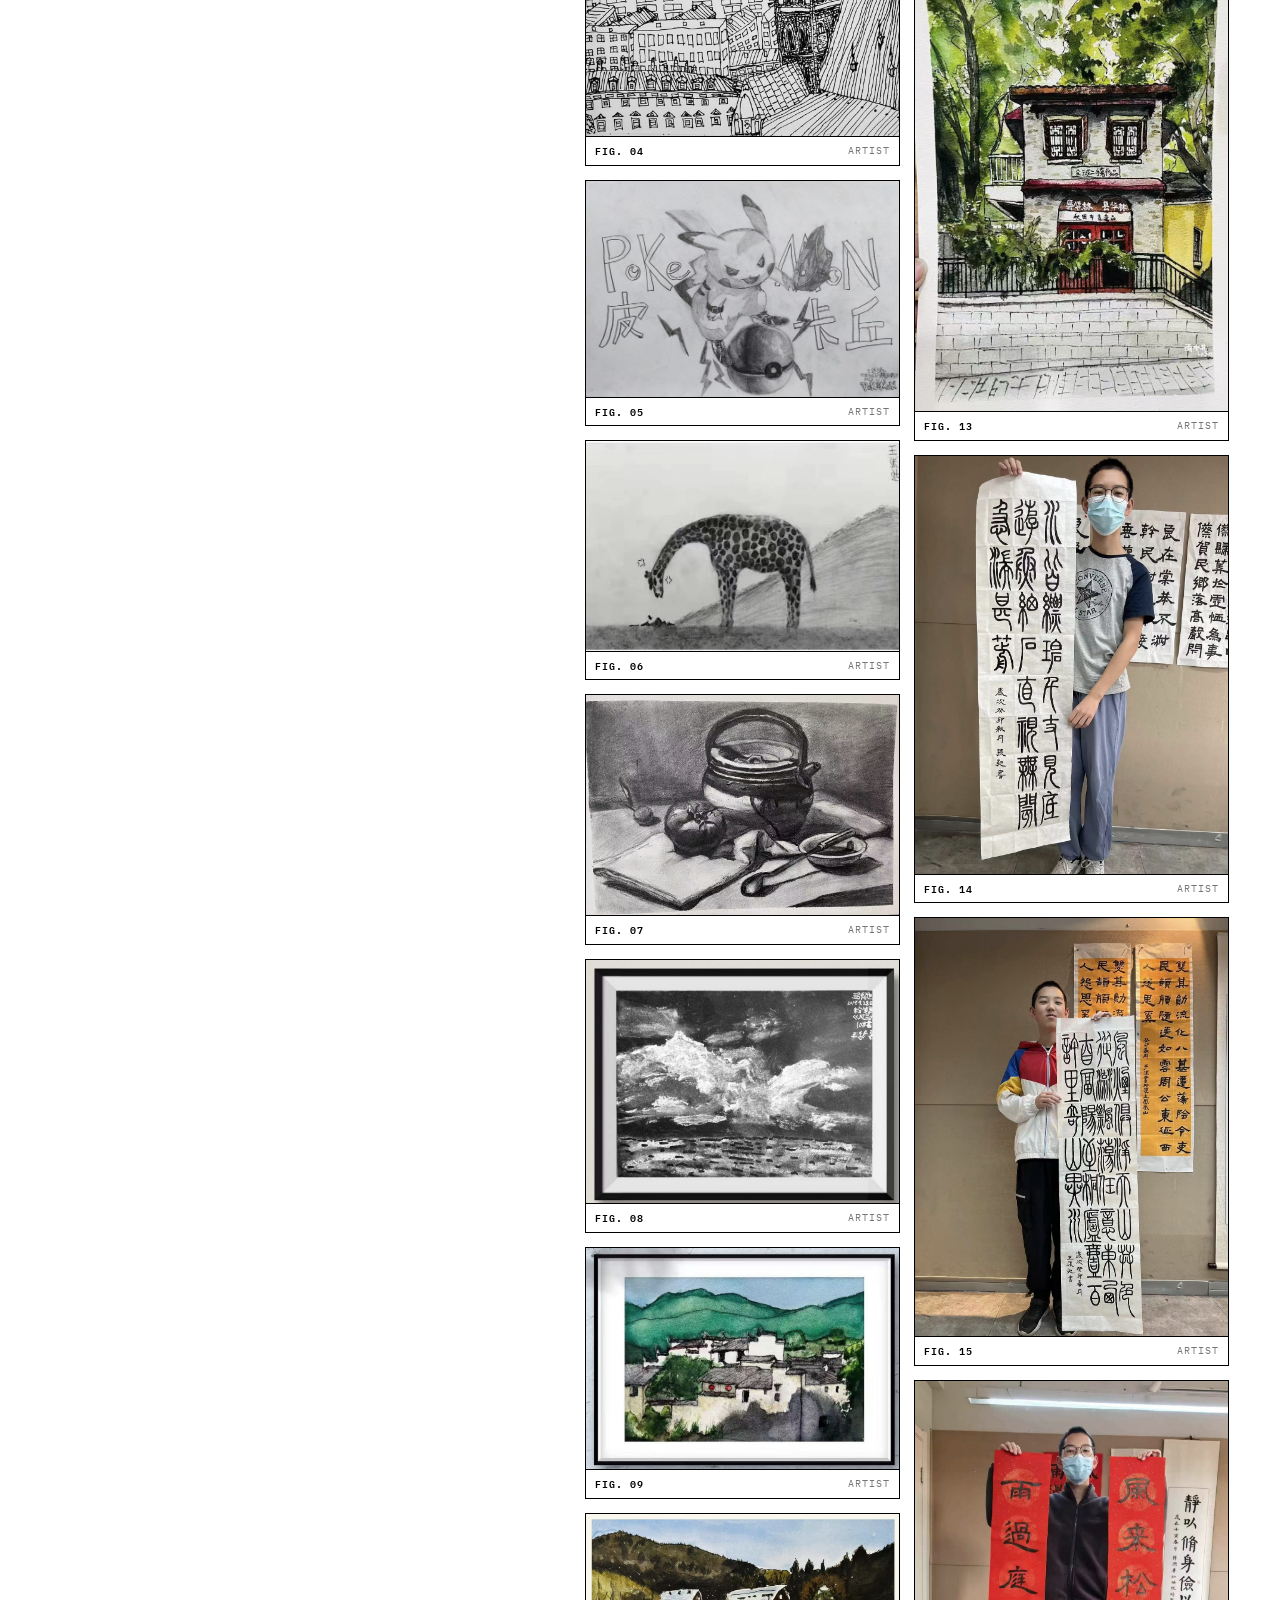
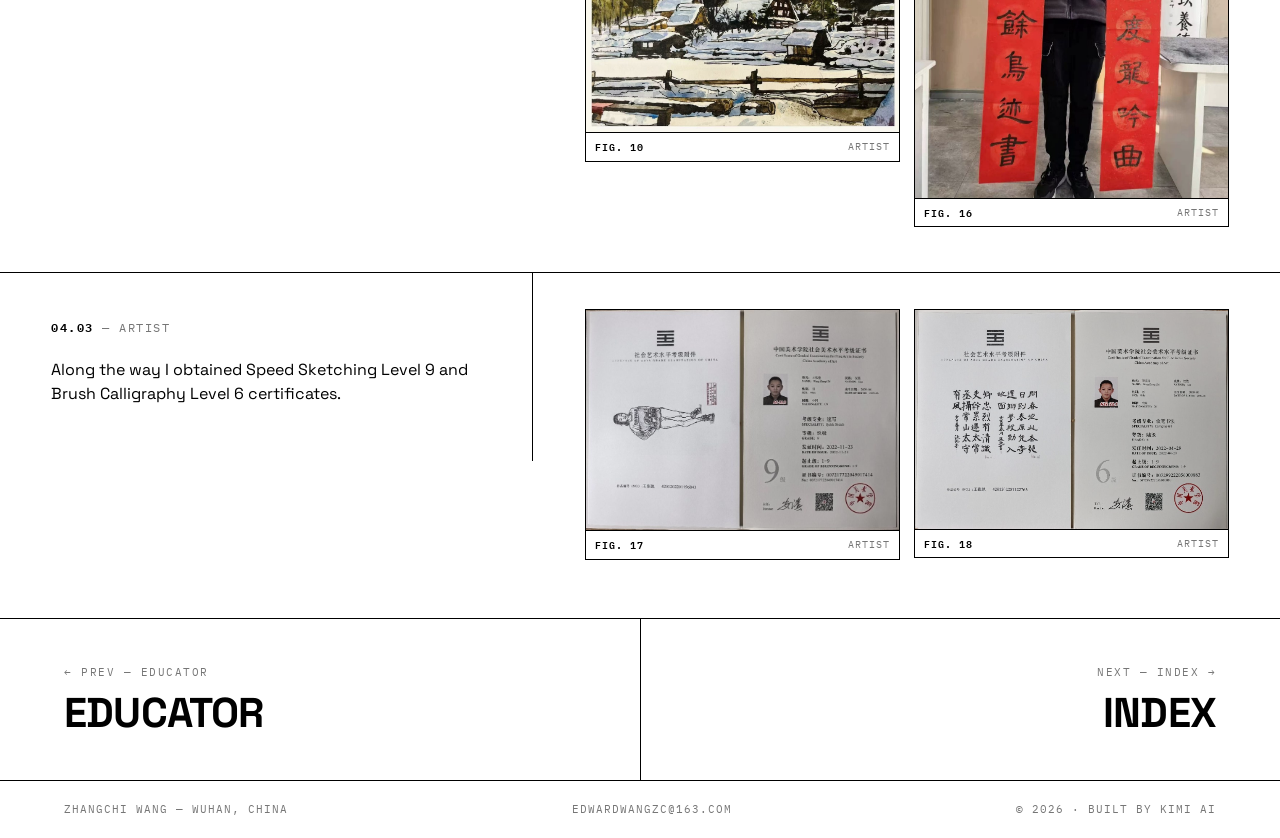
==== commit 948517a6: "Update artist.html" ====
--- a/artist.html
+++ b/artist.html
@@ -29,7 +29,7 @@
 <section class="page-head">
   <div class="kicker"><span>Section <b>04 / 04</b></span><span>Zhangchi Wang — Portfolio</span></div>
   <h1>Artist</h1>
-  <p class="quote">Art trained my <b>precision, observation and spatial reasoning</b> — skills I use in mechanical design.</p>
+  <p class="quote">Art cultivated my </b>creativity, keen observation and spatial reasoning<b></b> — skills I use in mechanical design.</p>
 </section>
 <section class="entry reveal">
   <div class="entry-text">
@@ -110,7 +110,7 @@
 <section class="entry reveal">
   <div class="entry-text">
     <span class="no"><b>04.03</b> — Artist</span>
-    <p>Along the way I achieved Speed Sketching Level 9 and Brush Calligraphy Level 6 certificates, which are timely rewards that keep me going.</p>
+    <p>Along the way I obtained Speed Sketching Level 9 and Brush Calligraphy Level 6 certificates.</p>
   </div>
   <div class="entry-imgs"><figure class="fig">
   <img src="assets/artist/image17.jpg" alt="Artist — figure 17" loading="lazy">
@@ -121,23 +121,14 @@
   <figcaption><b>FIG. 18</b><span>Artist</span></figcaption>
 </figure></div>
 </section>
-<section class="entry reveal">
-  <div class="entry-text">
-    <span class="no"><b>04.04</b> — Artist</span>
-    <p>Thank you for viewing. Find more on my WeChat Official Account and Video Account.</p>
-  </div>
-  <div class="entry-imgs single"><figure class="fig">
-  <img src="assets/artist/image19.jpg" alt="Artist — figure 19" loading="lazy">
-  <figcaption><b>FIG. 19</b><span>Artist</span></figcaption>
-</figure></div>
-</section>
+
 <nav class="pn">
   <a href="educator.html"><span class="dir">← Prev — Educator</span><span class="t">Educator</span></a>
   <a class="next" href="index.html"><span class="dir">Next — Index →</span><span class="t">Index</span></a>
 </nav>
 <footer class="site-foot">
   <span>Zhangchi Wang — Wuhan, China</span>
-  <a href="assets/Zhangchi-Wang-Resume.pdf" target="_blank" rel="noopener">Resume (PDF) ↓</a>
+  
   <a href="mailto:edwardwangzc@163.com">edwardwangzc@163.com</a>
   <span>© 2026 · Built by KIMI AI</span>
 </footer>
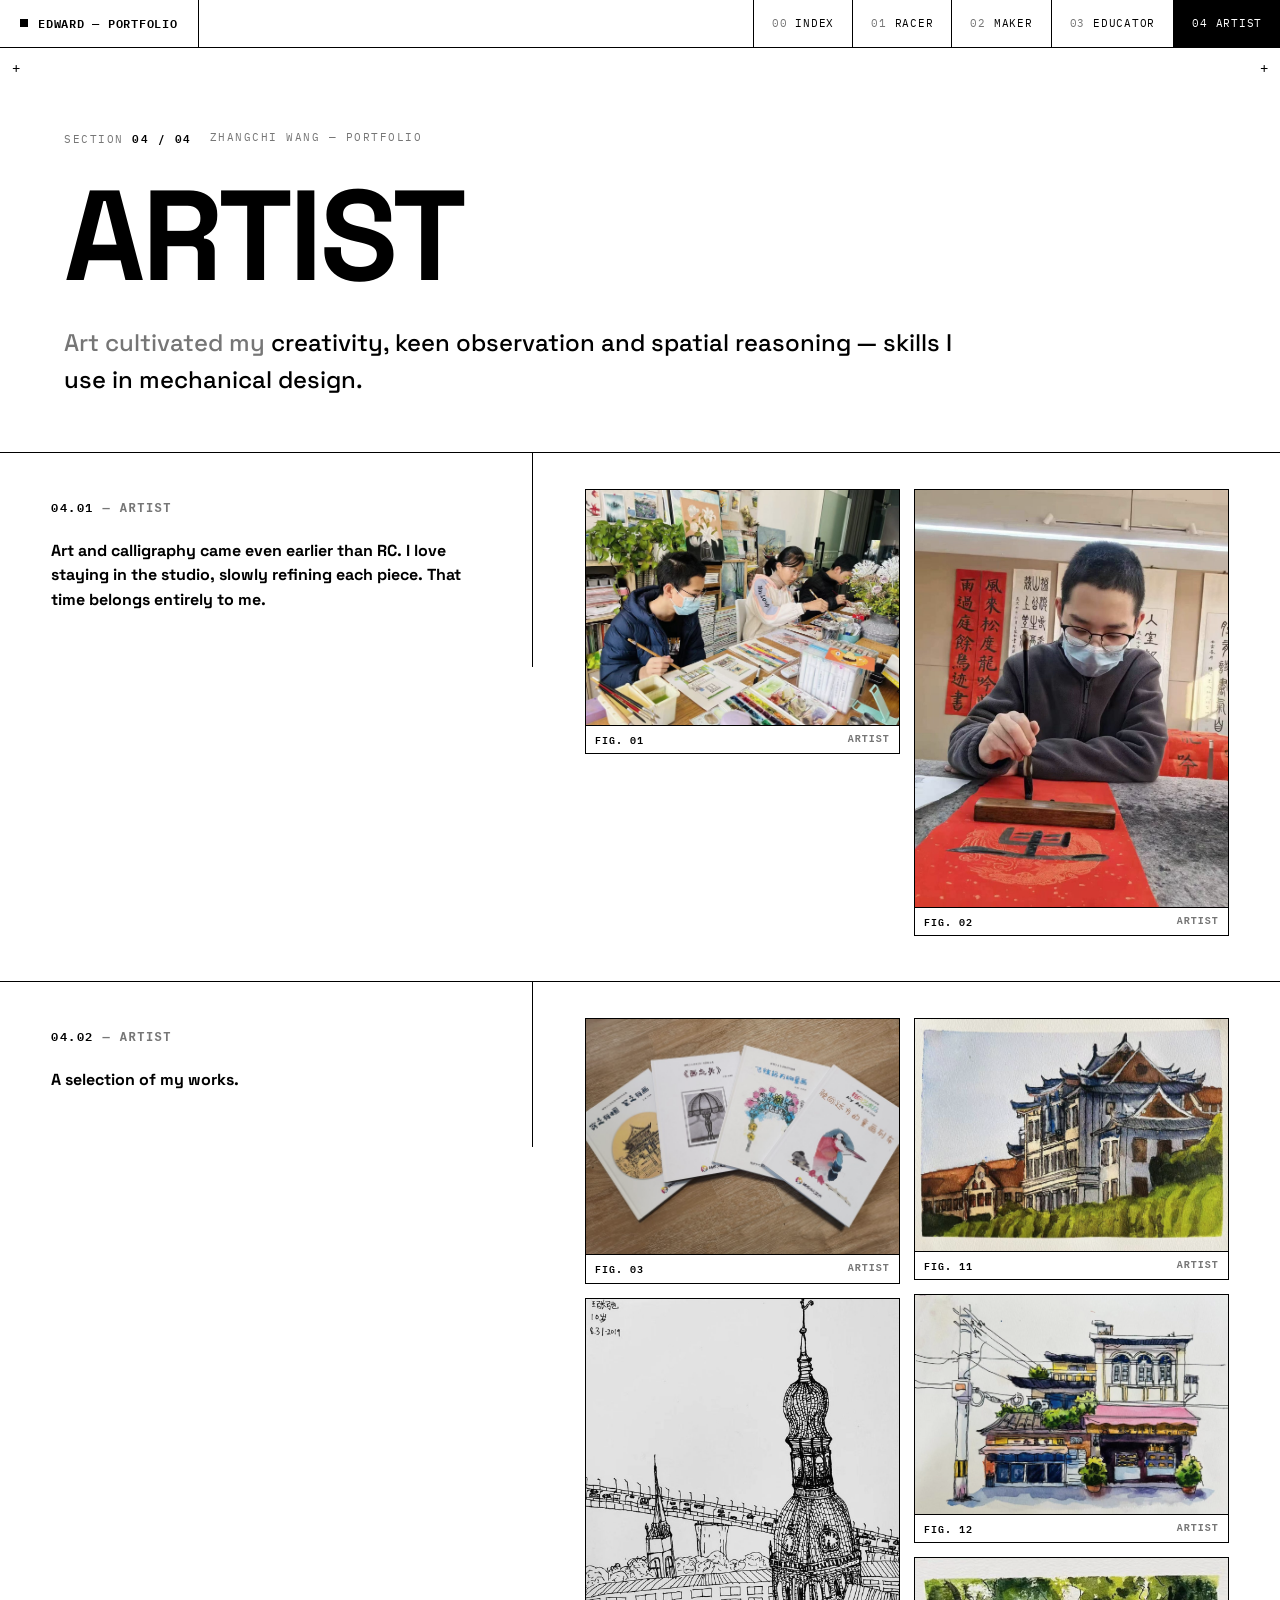
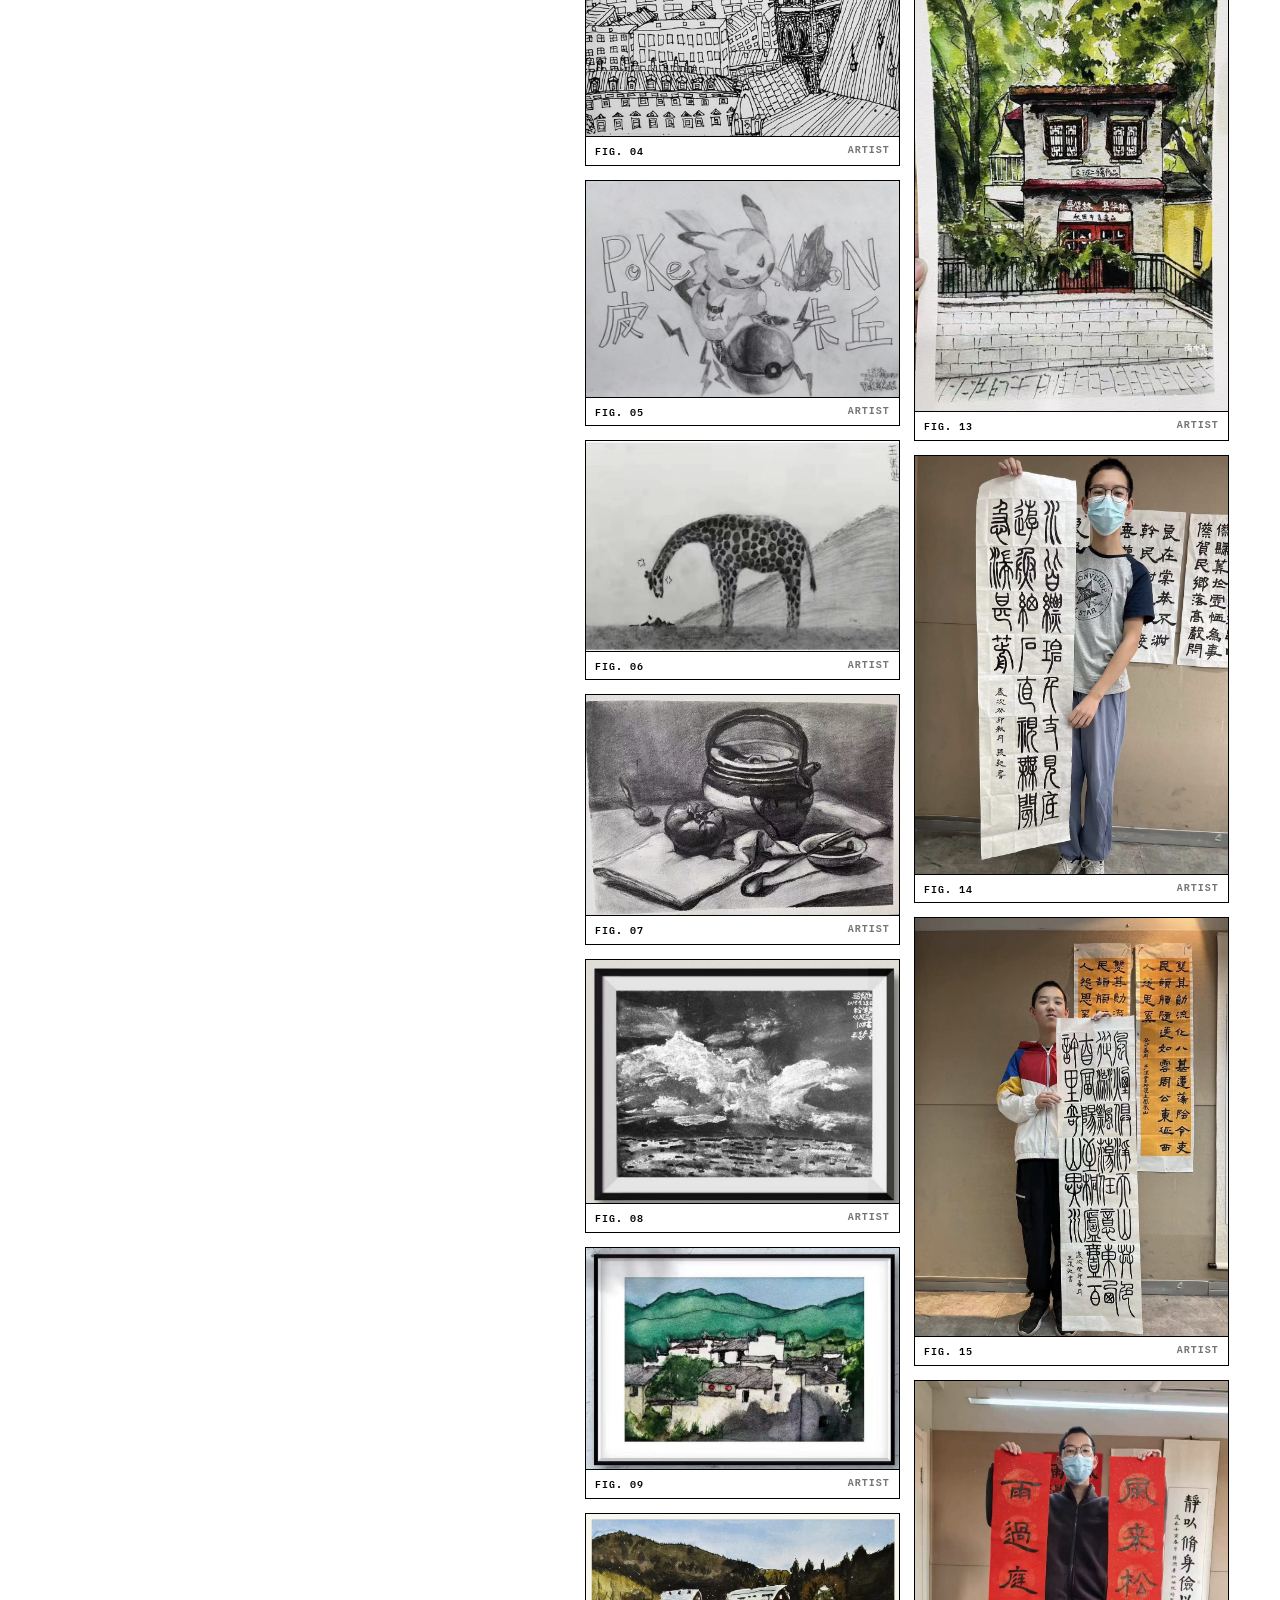
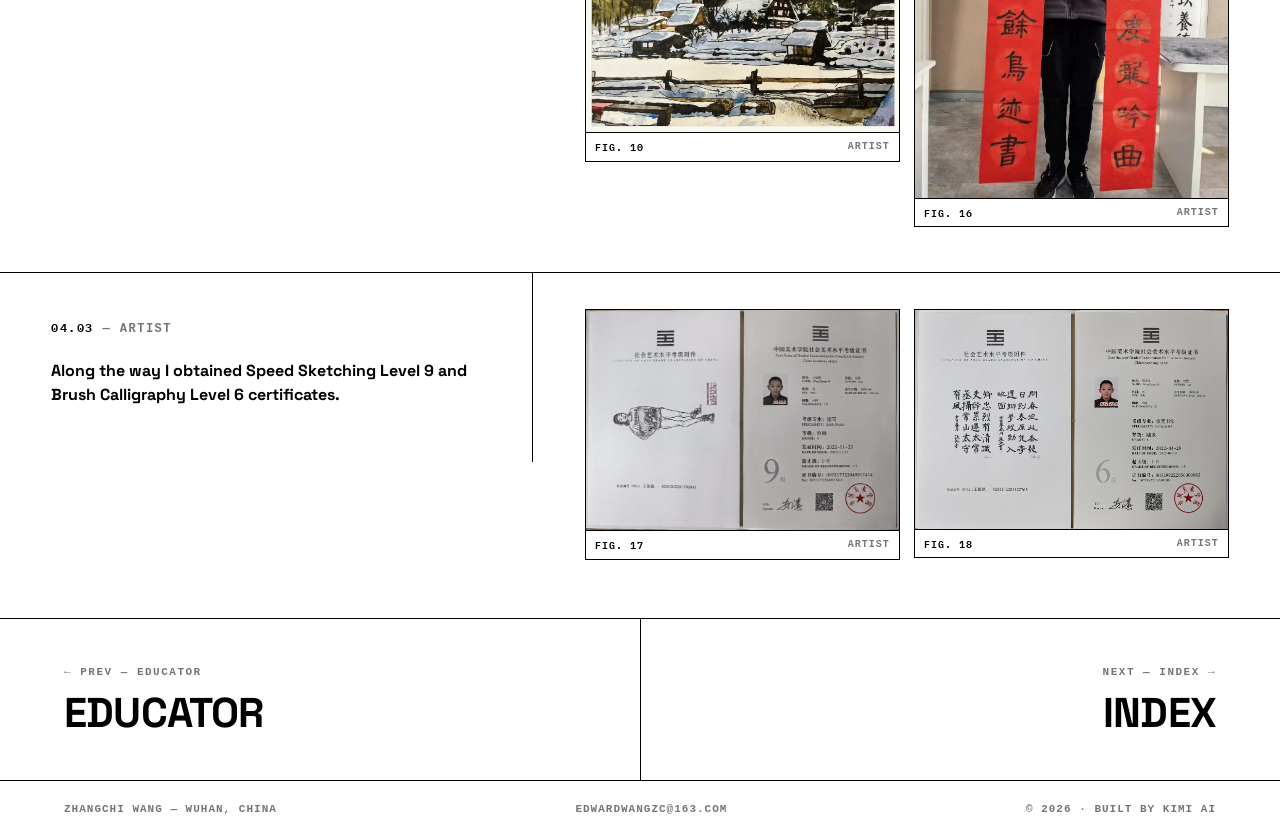
==== commit 85321c2f: "Update artist.html" ====
--- a/artist.html
+++ b/artist.html
@@ -29,7 +29,7 @@
 <section class="page-head">
   <div class="kicker"><span>Section <b>04 / 04</b></span><span>Zhangchi Wang — Portfolio</span></div>
   <h1>Artist</h1>
-  <p class="quote">Art cultivated my </b>creativity, keen observation and spatial reasoning<b></b> — skills I use in mechanical design.</p>
+  <p class="quote">Art cultivated my <b>creativity, keen observation and spatial reasoning<b></b> — skills I use in mechanical design.</p>
 </section>
 <section class="entry reveal">
   <div class="entry-text">
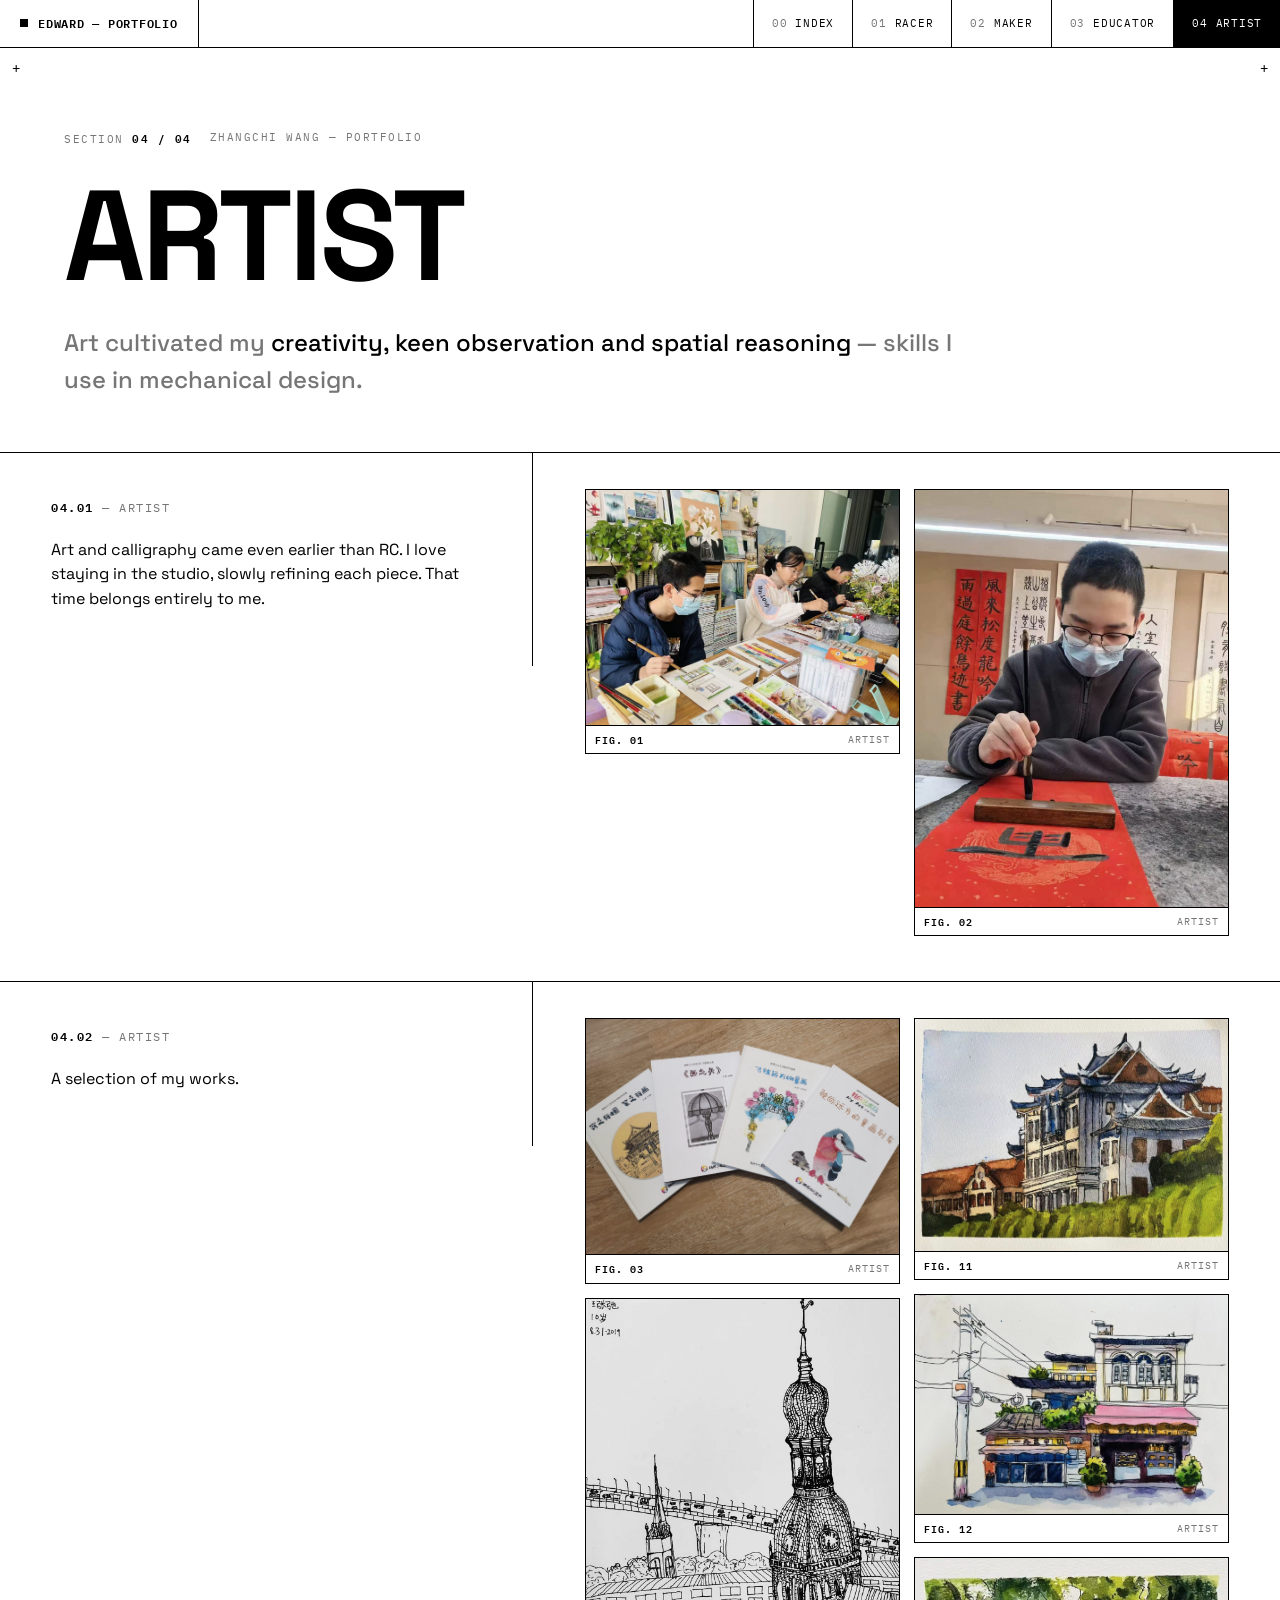
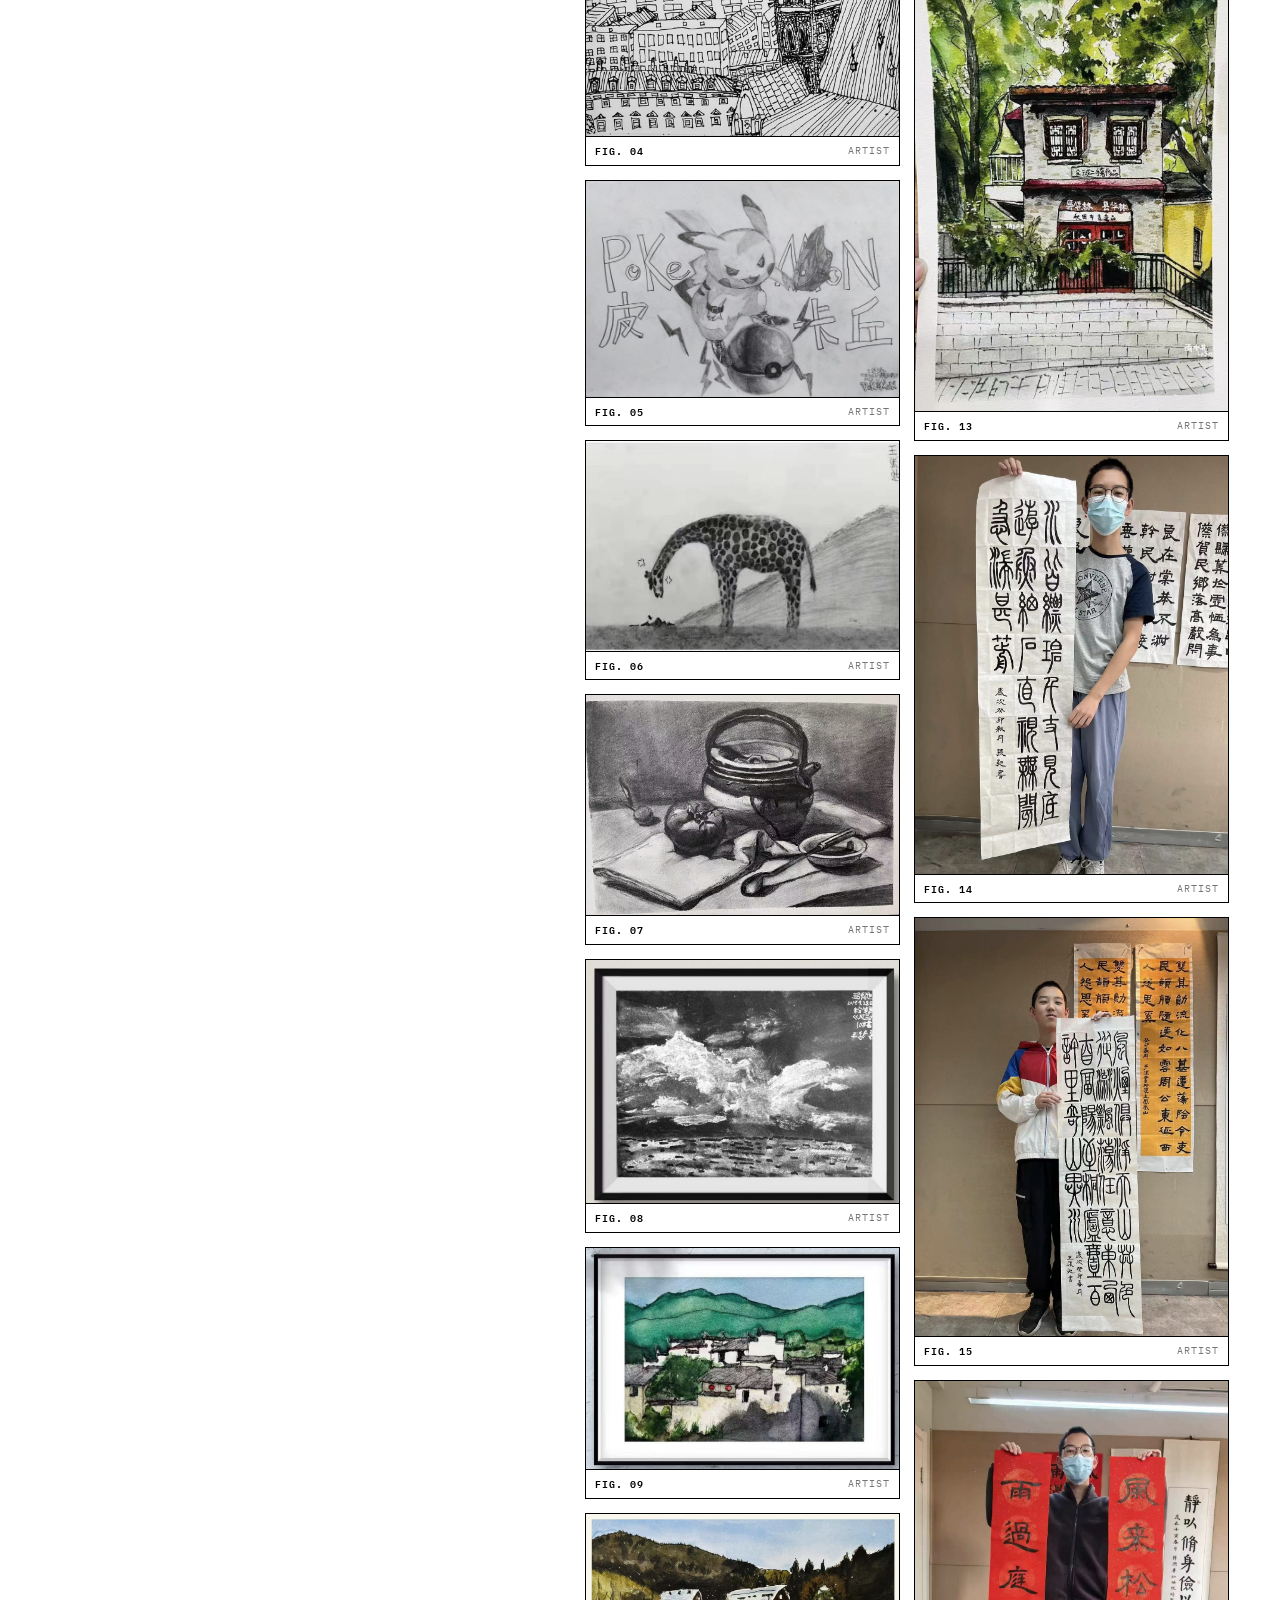
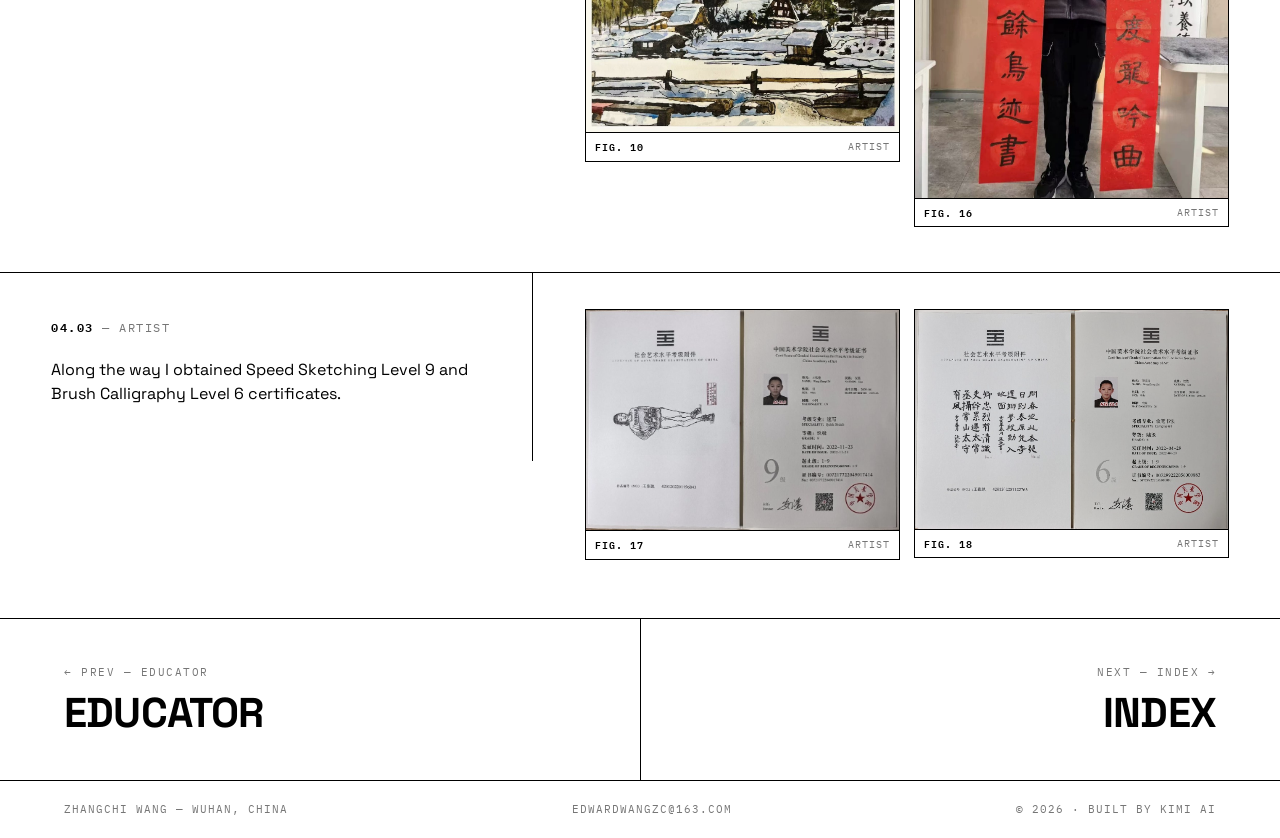
==== commit 7594868b: "Update artist.html" ====
--- a/artist.html
+++ b/artist.html
@@ -29,7 +29,7 @@
 <section class="page-head">
   <div class="kicker"><span>Section <b>04 / 04</b></span><span>Zhangchi Wang — Portfolio</span></div>
   <h1>Artist</h1>
-  <p class="quote">Art cultivated my <b>creativity, keen observation and spatial reasoning<b></b> — skills I use in mechanical design.</p>
+  <p class="quote">Art cultivated my <b>creativity, keen observation and spatial reasoning</b> — skills I use in mechanical design.</p>
 </section>
 <section class="entry reveal">
   <div class="entry-text">
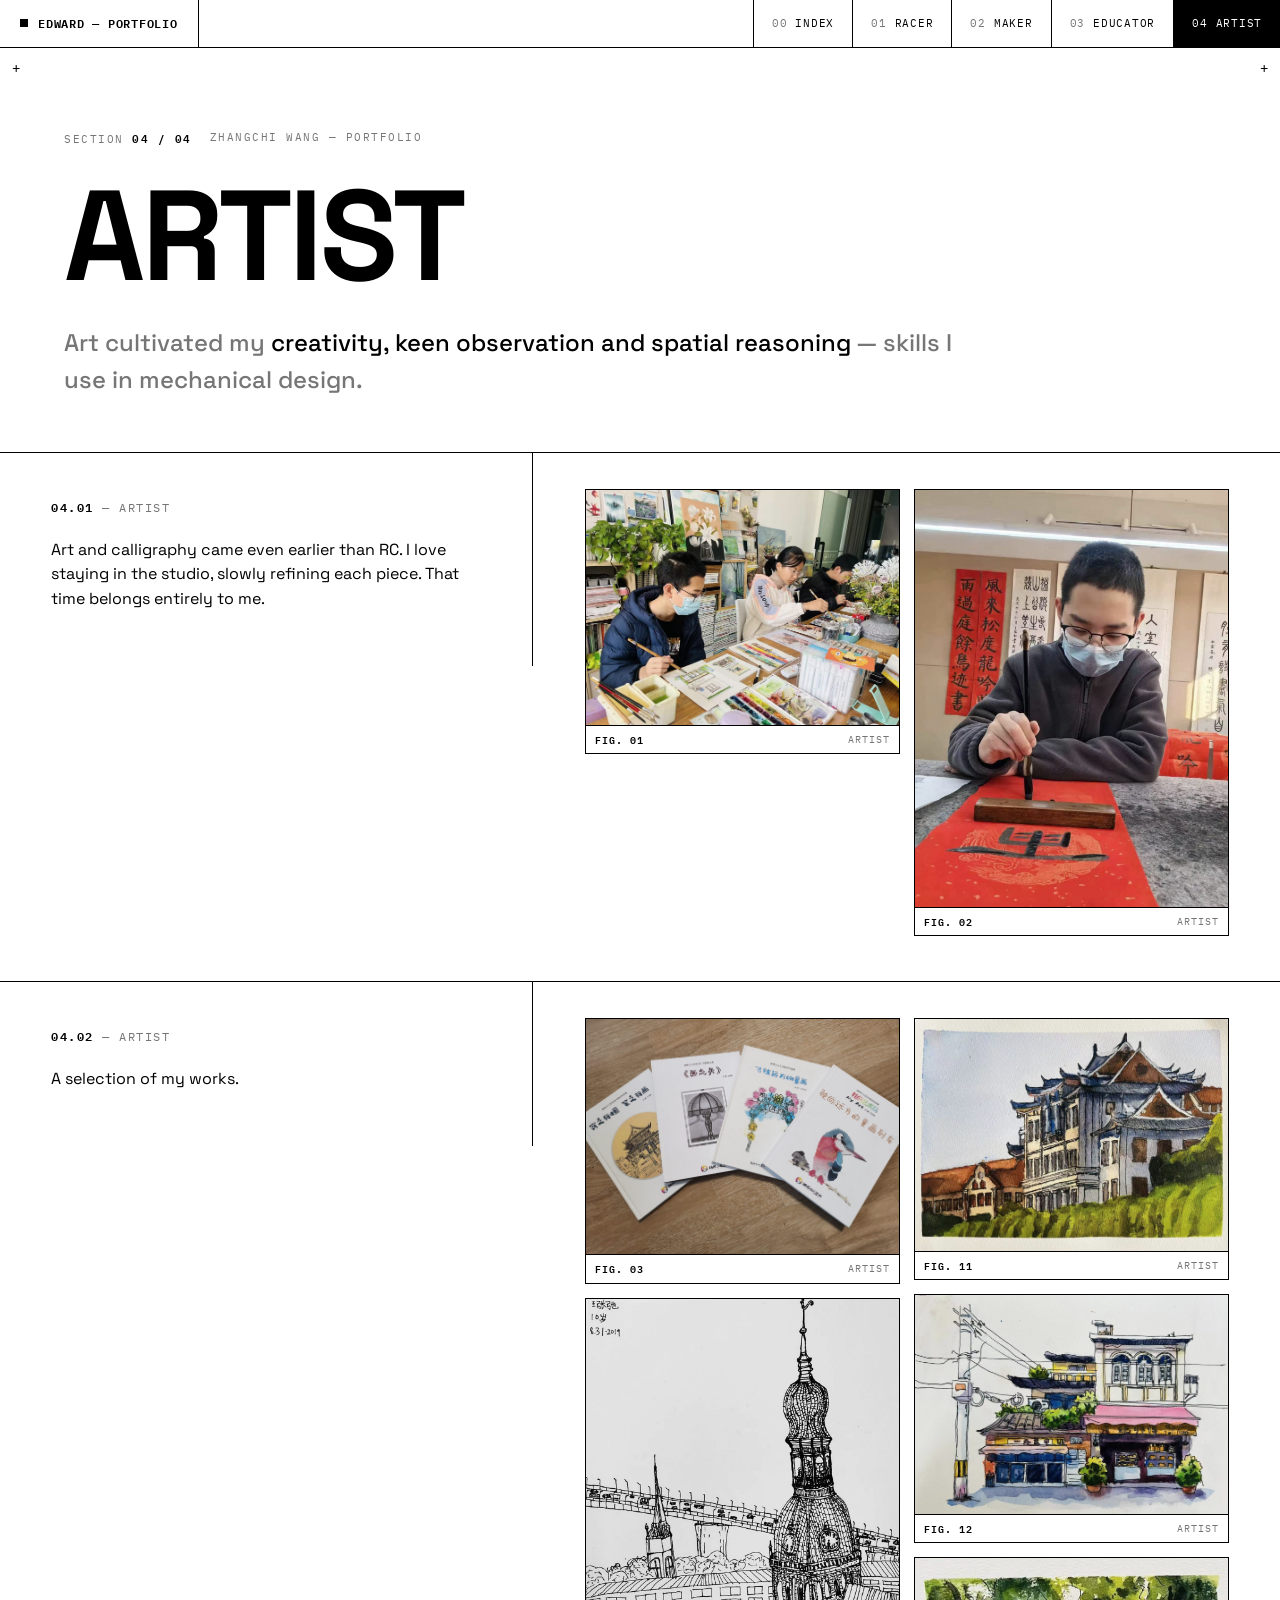
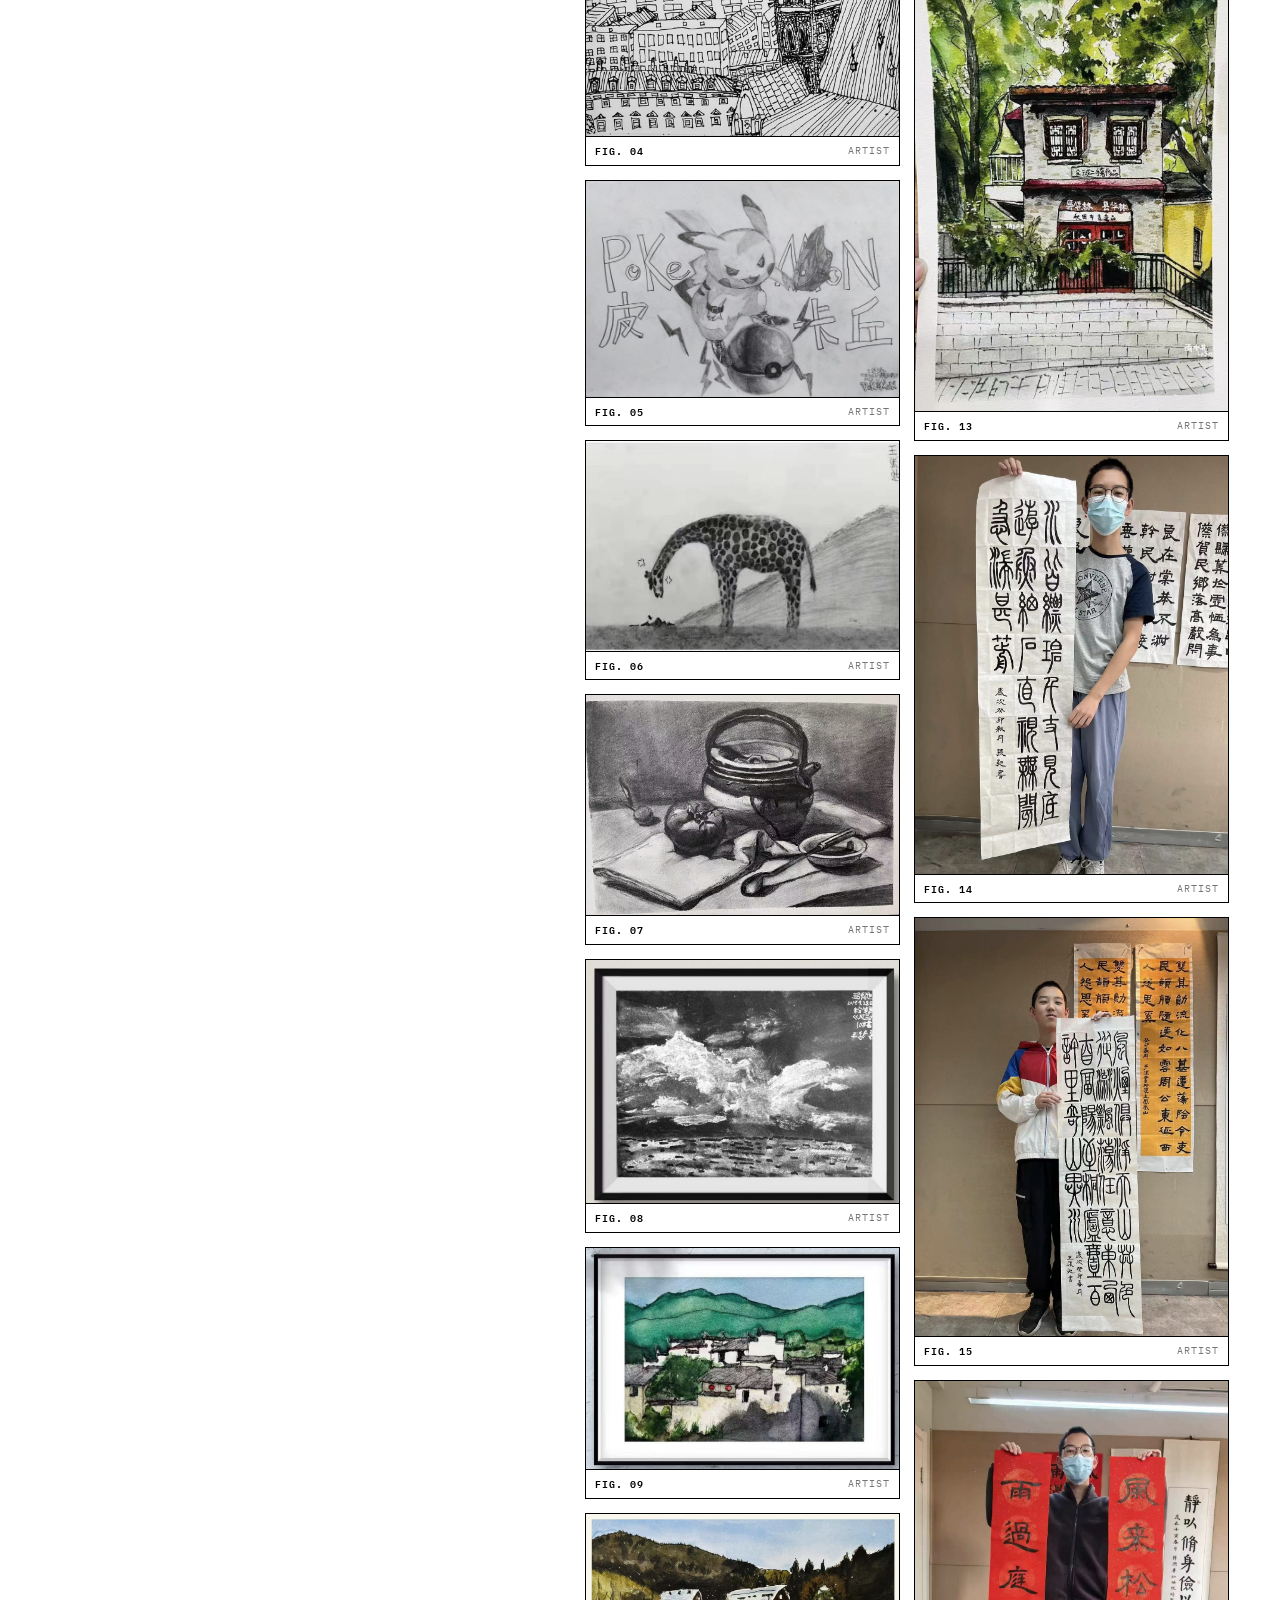
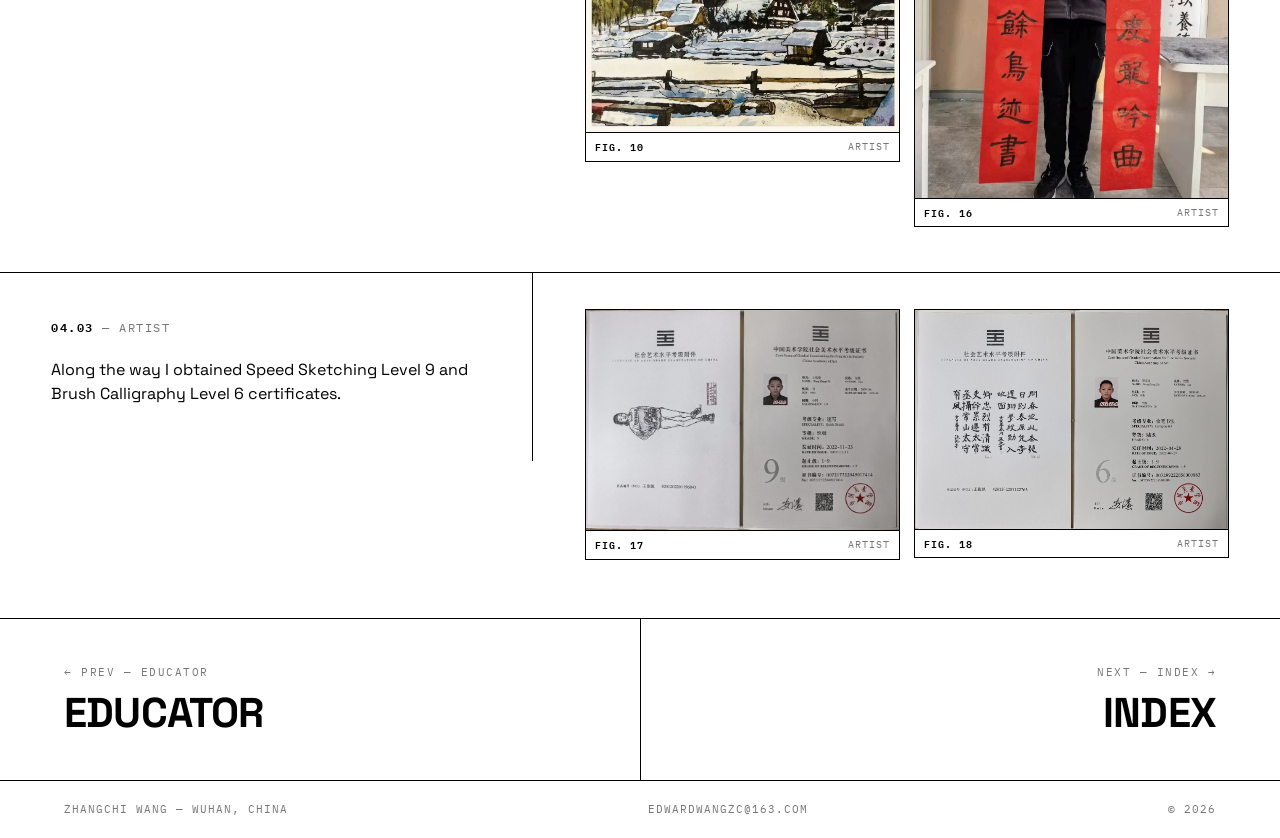
==== commit e92f4d6e: "Update artist.html" ====
--- a/artist.html
+++ b/artist.html
@@ -130,7 +130,7 @@
   <span>Zhangchi Wang — Wuhan, China</span>
   
   <a href="mailto:edwardwangzc@163.com">edwardwangzc@163.com</a>
-  <span>© 2026 · Built by KIMI AI</span>
+  <span>© 2026</span>
 </footer>
 </div>
 <script src="assets/main.js"></script>
--- a/assets/style.css
+++ b/assets/style.css
@@ -74,8 +74,13 @@
 /* ————— hero (index) ————— */
 .hero{
   border-bottom:var(--rule);
-  padding:11vh 5vw 8vh;
+  padding:11vh 5vw 5.5vh;
   position:relative;
+  display:grid;grid-template-columns:7fr 5fr;gap:4vw;align-items:center;
+}
+.hero-media .car{position:relative;overflow:hidden}
+@media(max-width:900px){
+  .hero{grid-template-columns:1fr;gap:5vh}
 }
 .hero::before,.hero::after{
   content:"+";font-family:var(--mono);font-size:14px;position:absolute;color:var(--ink);
@@ -99,7 +104,7 @@
 }
 .hero .roles span{padding:6px 14px;border:var(--rule);margin:-.5px}
 .hero .tagline{
-  margin-top:4.5vh;max-width:56ch;font-size:clamp(1.05rem,1.7vw,1.35rem);
+  margin-top:4.5vh;max-width:none;font-size:clamp(1rem,1.5vw,1.22rem);
   font-weight:500;line-height:1.45;
 }
 .hero .tagline em{font-style:normal;background:var(--ink);color:var(--paper);padding:0 .25em}
@@ -126,18 +131,54 @@
 
 /* ————— bio ————— */
 .bio{
-  display:grid;grid-template-columns:7fr 5fr;border-bottom:var(--rule);
-}
-.bio-text{padding:5vh 5vw;border-right:var(--rule)}
+  display:block;border-bottom:var(--rule);
+}
+.bio-full{max-width:none}
+.bio-text{padding:5vh 5vw}
 .bio-text p{margin-bottom:1.4em;max-width:62ch}
 .bio-text p:last-child{margin-bottom:0}
 .bio-text .lead{font-size:1.15rem;font-weight:500}
 .bio-media{display:flex;flex-direction:column}
 .bio-media .fig{border:0;border-bottom:var(--rule)}
 .bio-media .fig:last-child{border-bottom:0}
+
+/* profile text — moderate size */
+.bio-text.compact p{font-size:.97rem;line-height:1.66;margin-bottom:1.15em;max-width:none}
+.bio-text.compact .lead{font-size:1.13rem;margin-bottom:1.3em}
+.bio-text.compact .no{margin-bottom:1.9vh}
+
+/* ————— homepage media carousel ————— */
+.bio-media .car{position:relative;overflow:hidden}
+.car-slide{display:none}
+.car-slide.on{display:block}
+.car-slide img{width:100%;height:auto;display:block}
+.car-cap{
+  position:absolute;left:0;right:0;bottom:0;z-index:2;
+  display:flex;justify-content:space-between;align-items:center;
+  padding:9px 14px;background:var(--paper);border-top:1px solid var(--ink);
+  font-family:var(--mono);font-size:11px;letter-spacing:1px;text-transform:uppercase;
+  transition:background .15s ease,color .15s ease;
+}
+.car-cap b{font-weight:600}
+.car-slide:hover .car-cap{background:var(--ink);color:var(--paper)}
+.car-ctl{
+  position:absolute;top:12px;right:12px;z-index:3;display:flex;gap:6px;
+  opacity:0;transition:opacity .2s ease;
+}
+.car:hover .car-ctl,.car:focus-within .car-ctl{opacity:1}
+.car-btn{
+  width:34px;height:34px;border:1px solid var(--ink);background:var(--paper);color:var(--ink);
+  font-family:var(--mono);font-size:14px;cursor:pointer;line-height:1;padding:0;
+}
+.car-btn:hover{background:var(--ink);color:var(--paper)}
+.car-dots{position:absolute;left:14px;bottom:52px;z-index:3;display:flex;gap:6px}
+.car-dot{width:22px;height:4px;border:0;background:var(--gray-2);cursor:pointer;padding:0}
+.car-dot.on{background:var(--ink)}
 @media(max-width:900px){
-  .bio{grid-template-columns:1fr}
-  .bio-text{border-right:0;border-bottom:var(--rule)}
+  .bio-media .car{min-height:0}
+}
+@media(max-width:900px){
+  .bio-text{border-right:0}
 }
 
 /* ————— index of pages ————— */
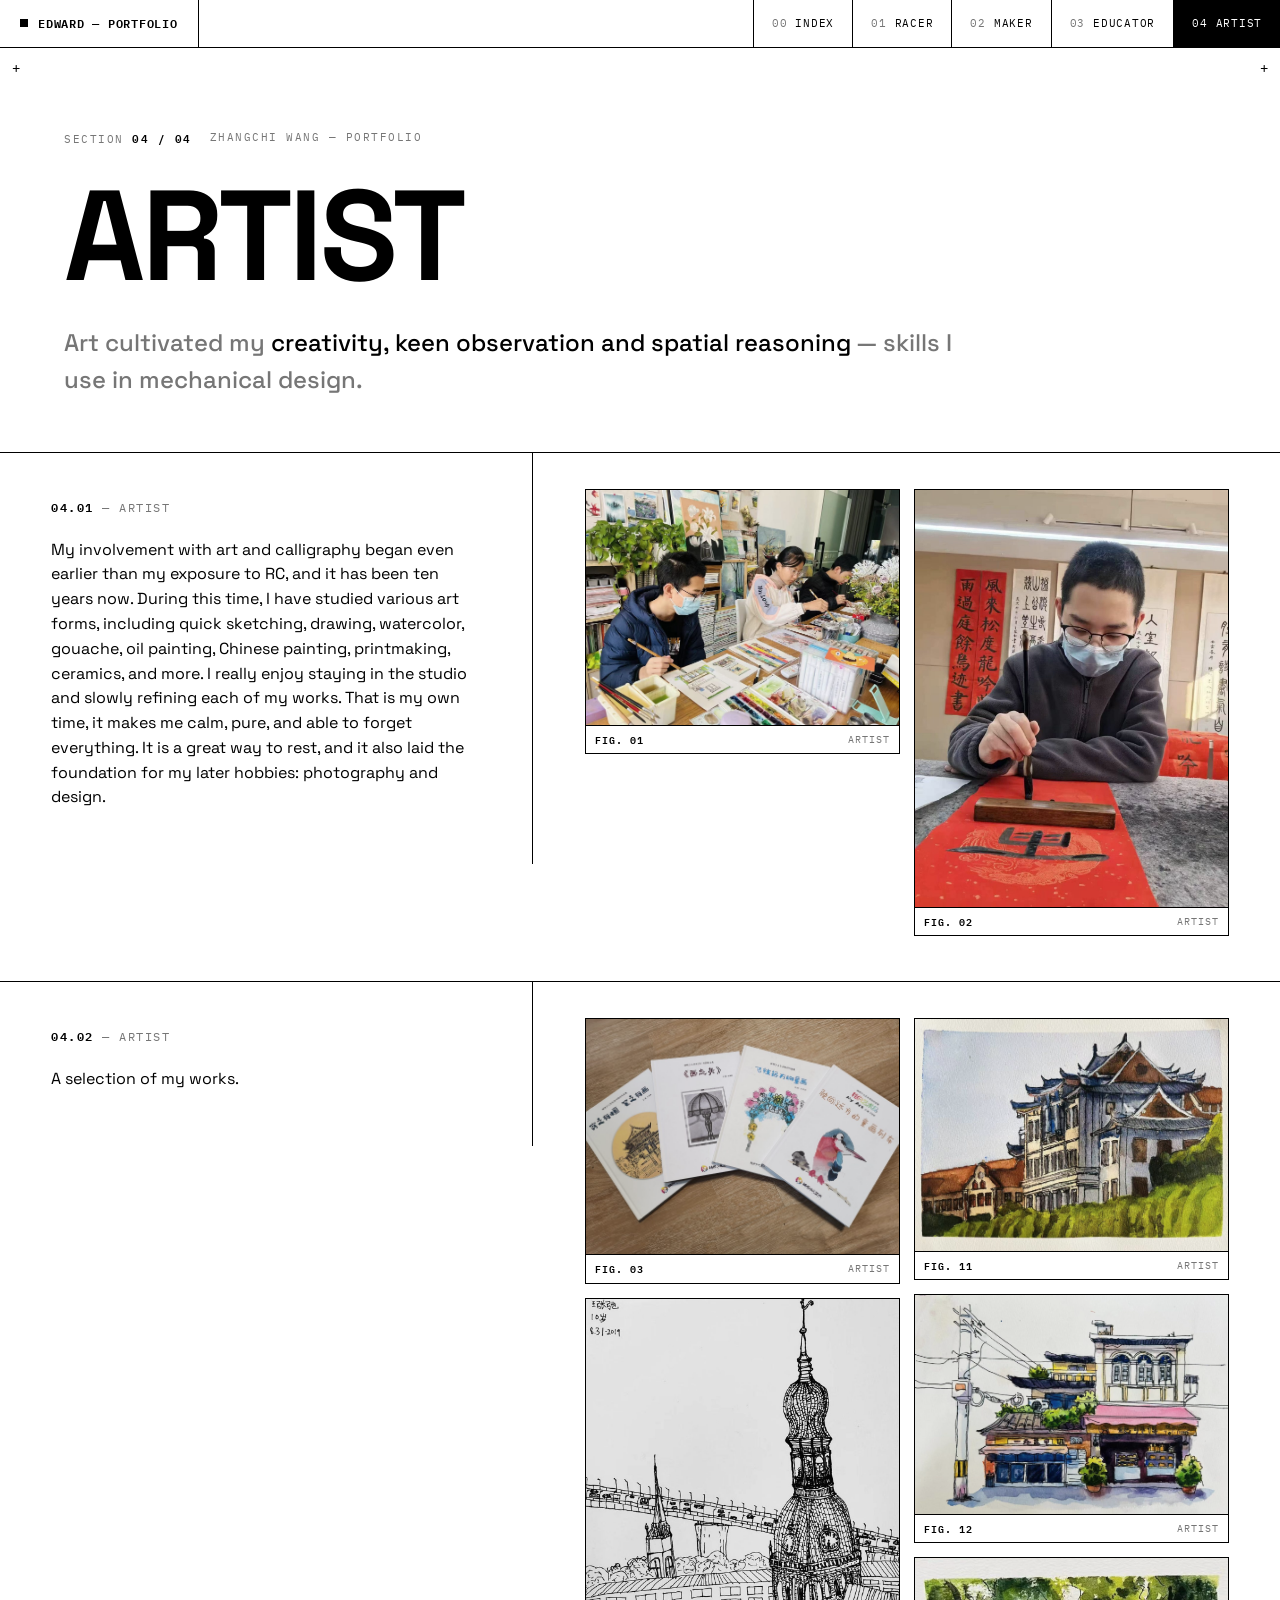
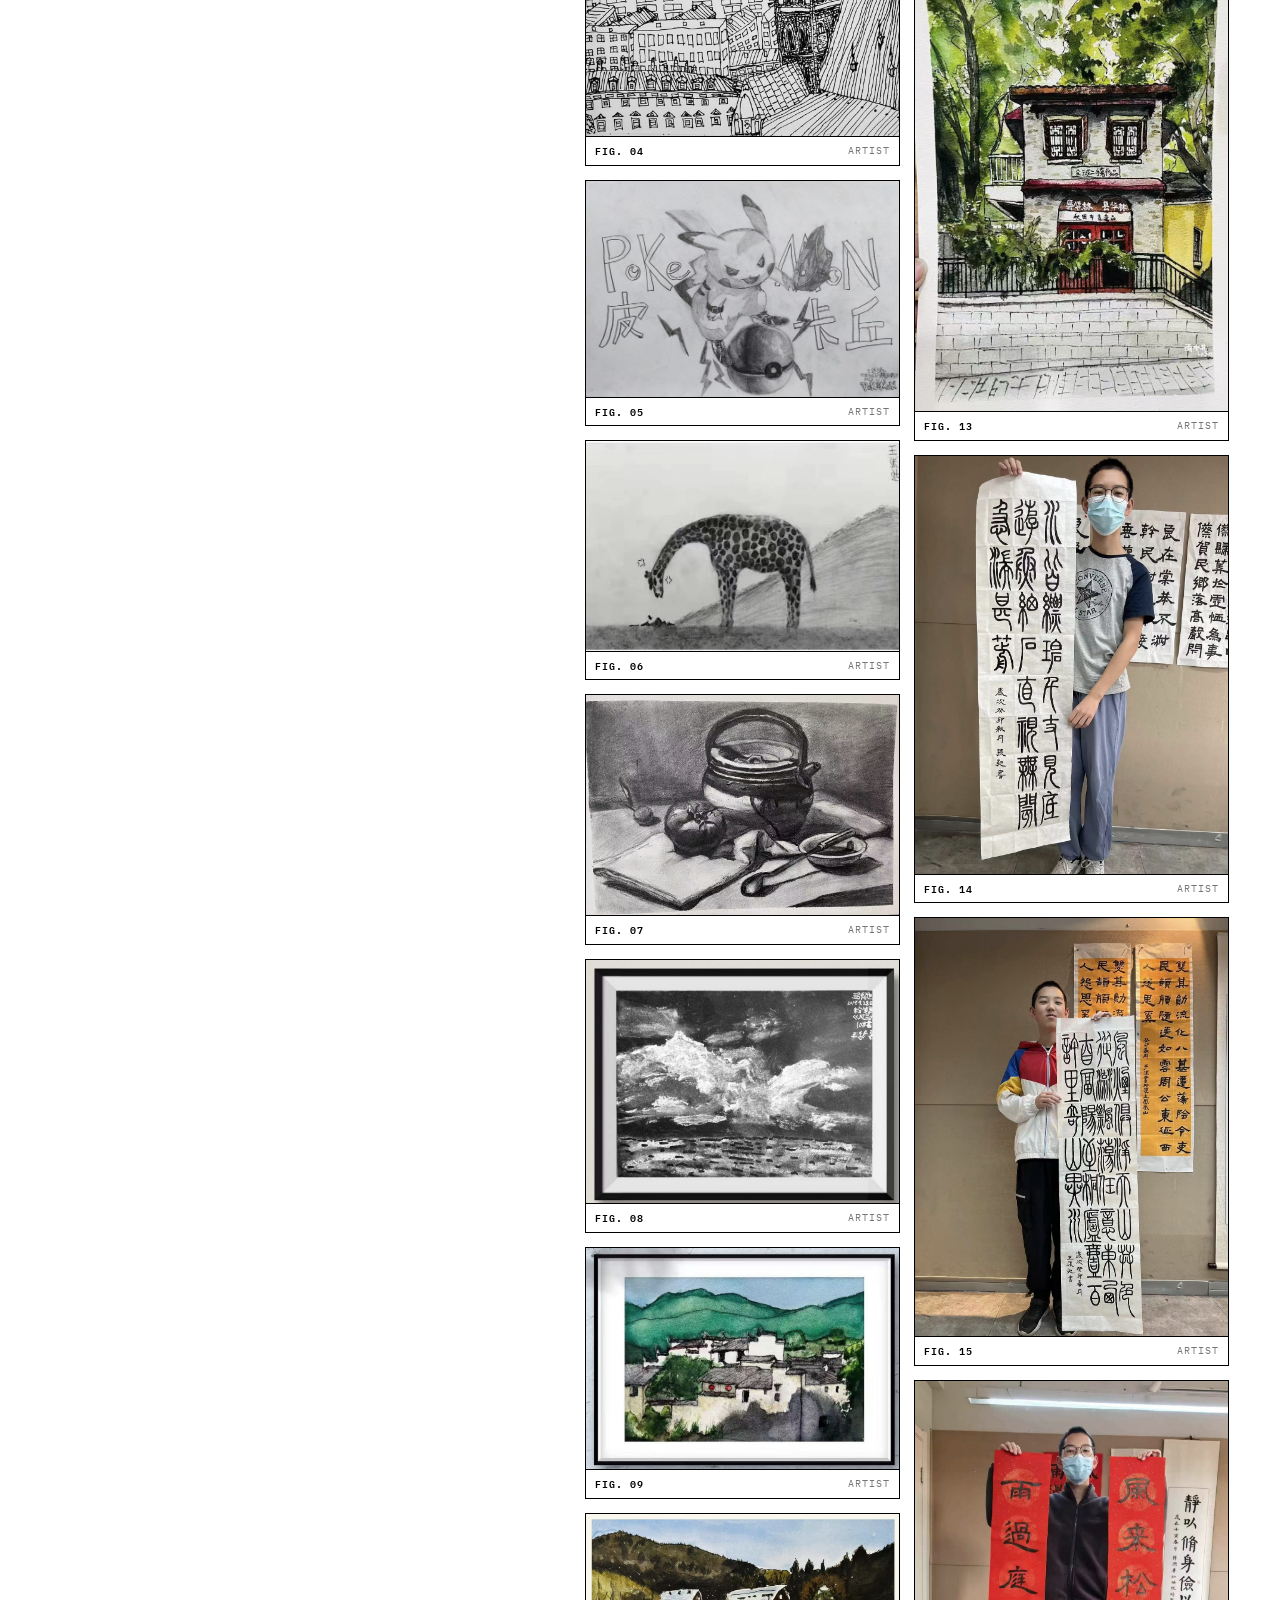
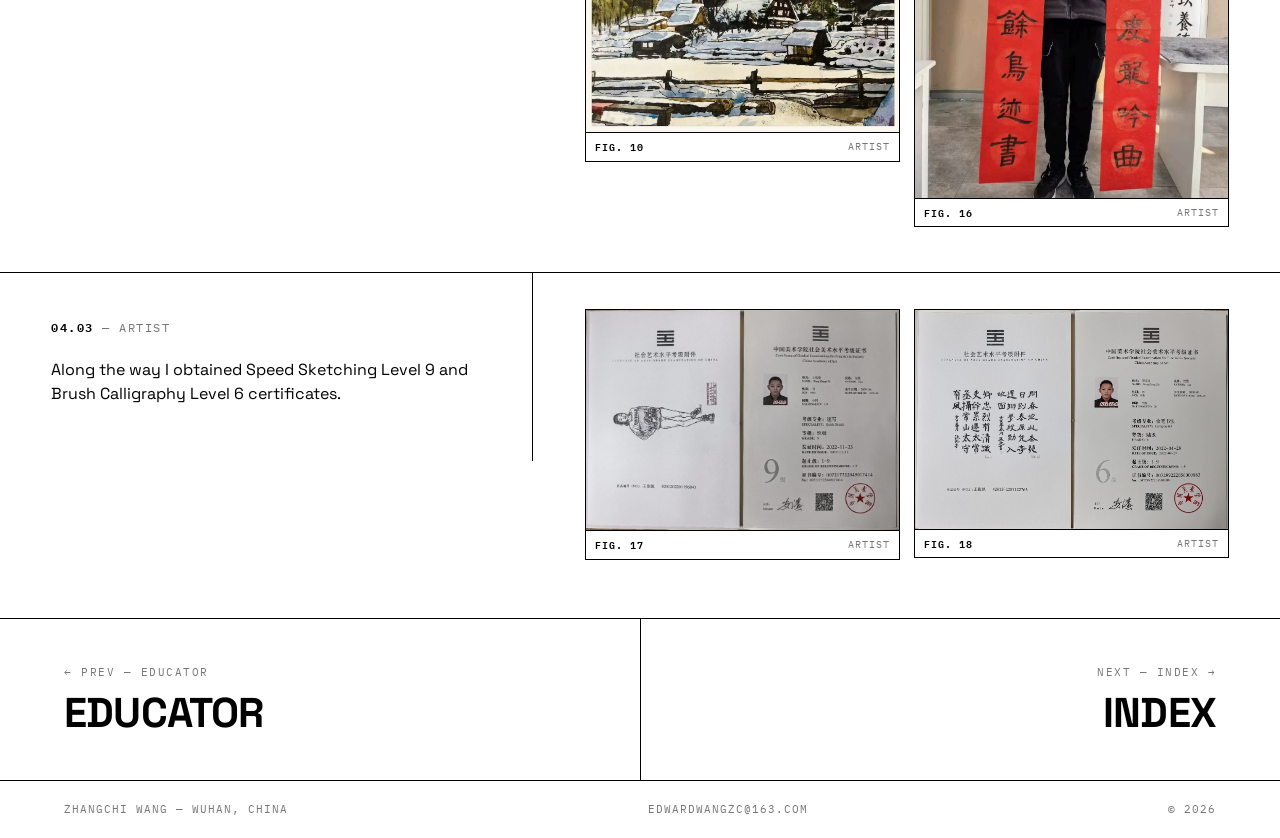
==== commit 1e936d68: "Update artist.html" ====
--- a/artist.html
+++ b/artist.html
@@ -34,7 +34,9 @@
 <section class="entry reveal">
   <div class="entry-text">
     <span class="no"><b>04.01</b> — Artist</span>
-    <p>Art and calligraphy came even earlier than RC. I love staying in the studio, slowly refining each piece. That time belongs entirely to me.</p>
+    <p>My involvement with art and calligraphy began even earlier than my exposure to RC, and it has been ten years now. 
+During this time, I have studied various art forms, including quick sketching, drawing, watercolor, gouache, oil painting, Chinese painting, printmaking, ceramics, and more. I really enjoy staying in the studio and slowly refining each of my works. That is my own time, it makes me calm, pure, and able to forget everything. 
+It is a great way to rest, and it also laid the foundation for my later hobbies: photography and design.</p>
   </div>
   <div class="entry-imgs"><figure class="fig">
   <img src="assets/artist/image1.jpg" alt="Artist — figure 01" loading="lazy">
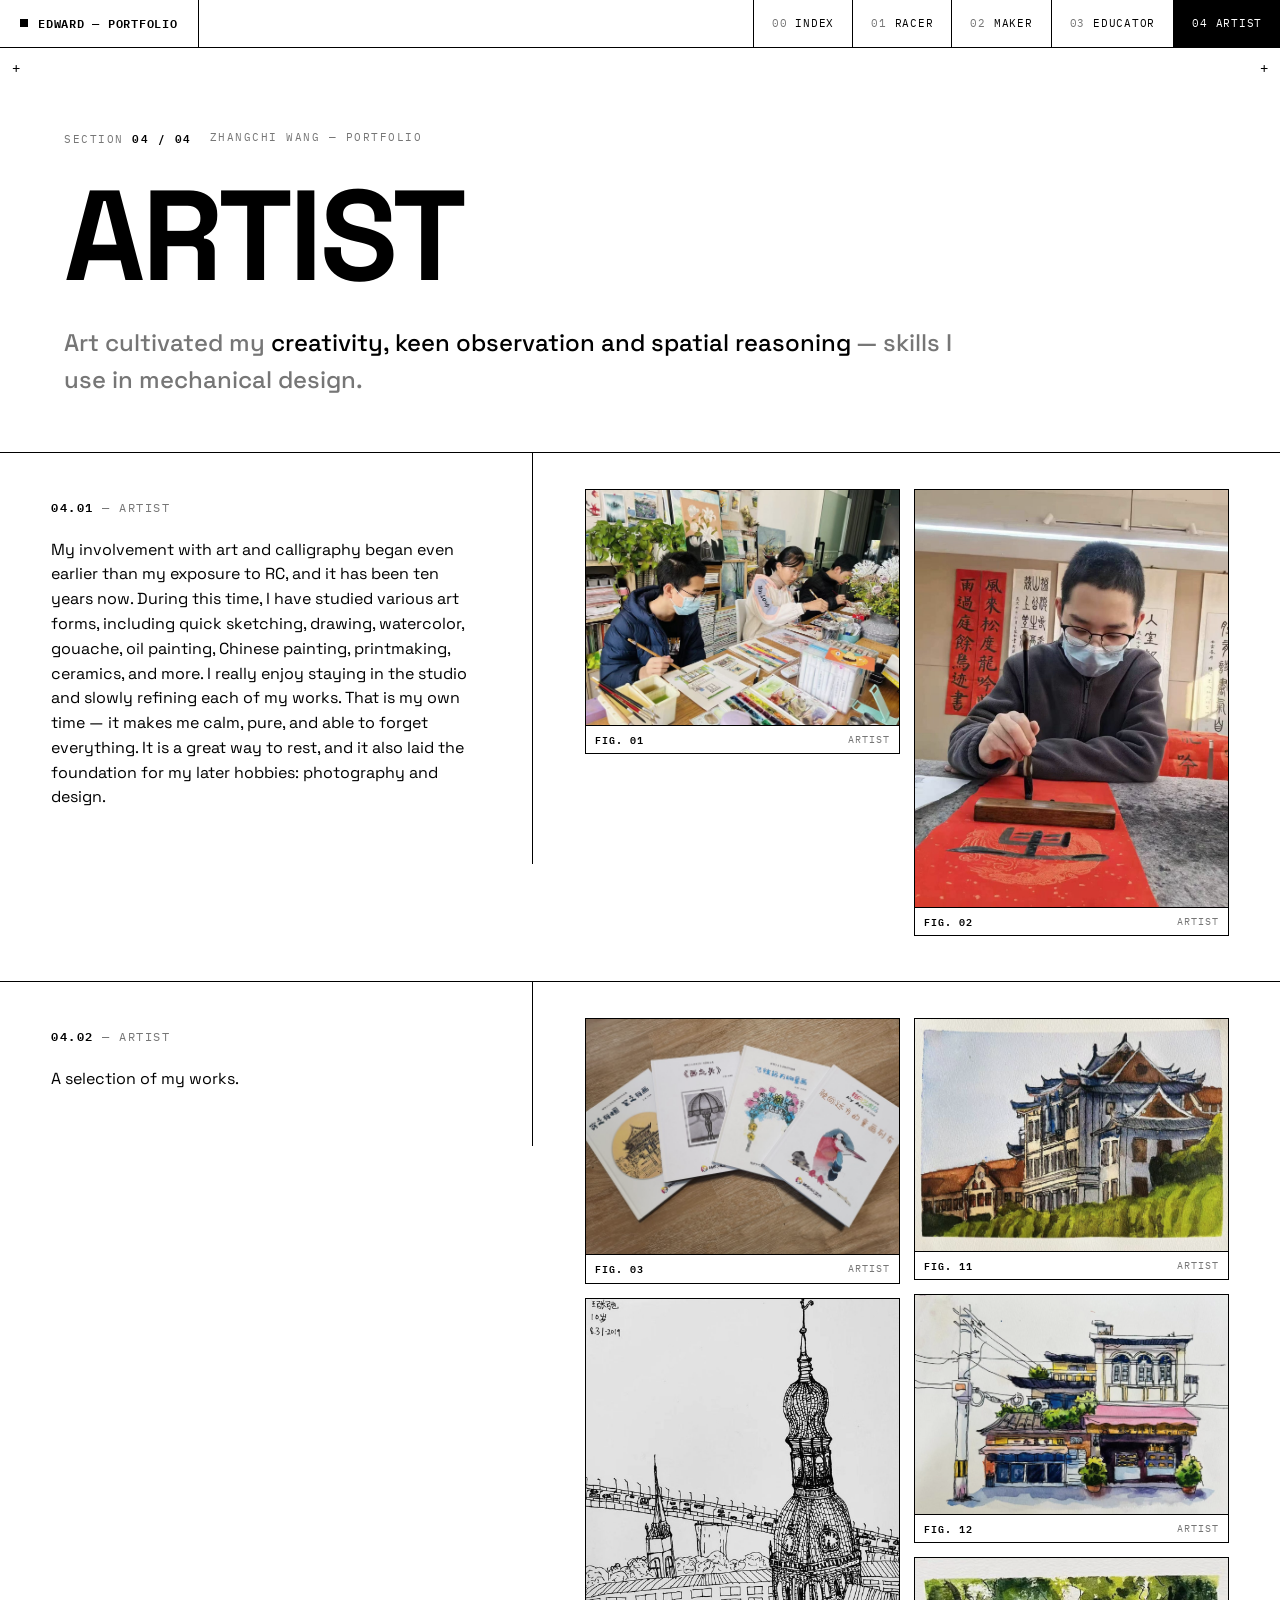
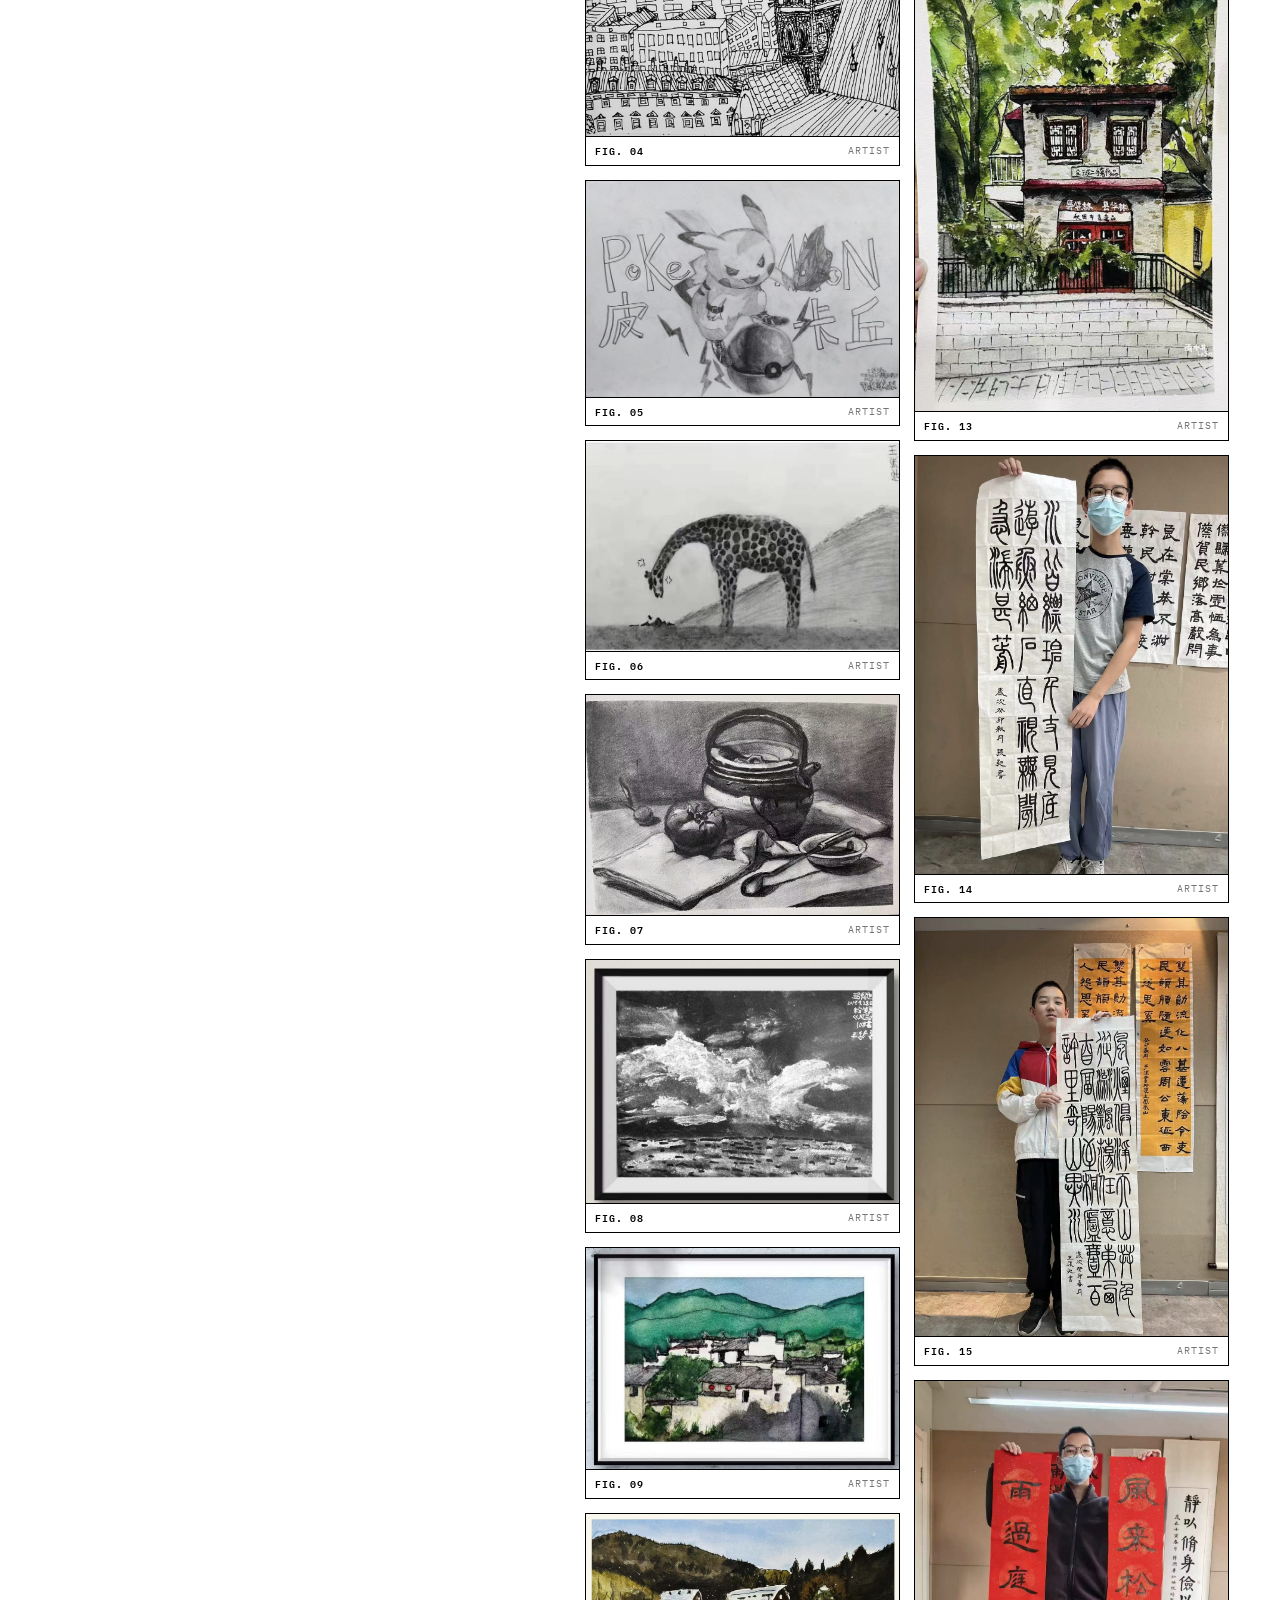
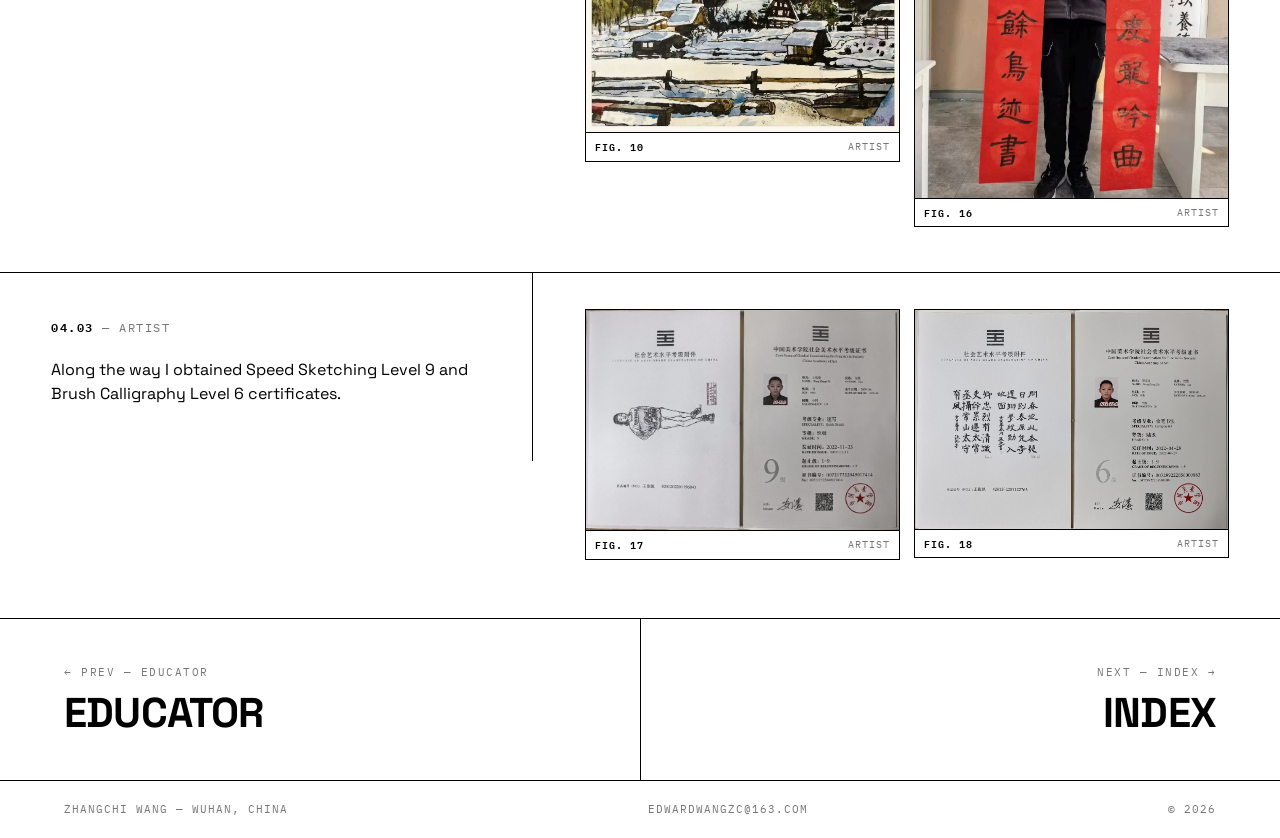
==== commit 027a6e57: "Update artist.html" ====
--- a/artist.html
+++ b/artist.html
@@ -35,7 +35,7 @@
   <div class="entry-text">
     <span class="no"><b>04.01</b> — Artist</span>
     <p>My involvement with art and calligraphy began even earlier than my exposure to RC, and it has been ten years now. 
-During this time, I have studied various art forms, including quick sketching, drawing, watercolor, gouache, oil painting, Chinese painting, printmaking, ceramics, and more. I really enjoy staying in the studio and slowly refining each of my works. That is my own time, it makes me calm, pure, and able to forget everything. 
+During this time, I have studied various art forms, including quick sketching, drawing, watercolor, gouache, oil painting, Chinese painting, printmaking, ceramics, and more. I really enjoy staying in the studio and slowly refining each of my works. That is my own time — it makes me calm, pure, and able to forget everything. 
 It is a great way to rest, and it also laid the foundation for my later hobbies: photography and design.</p>
   </div>
   <div class="entry-imgs"><figure class="fig">
